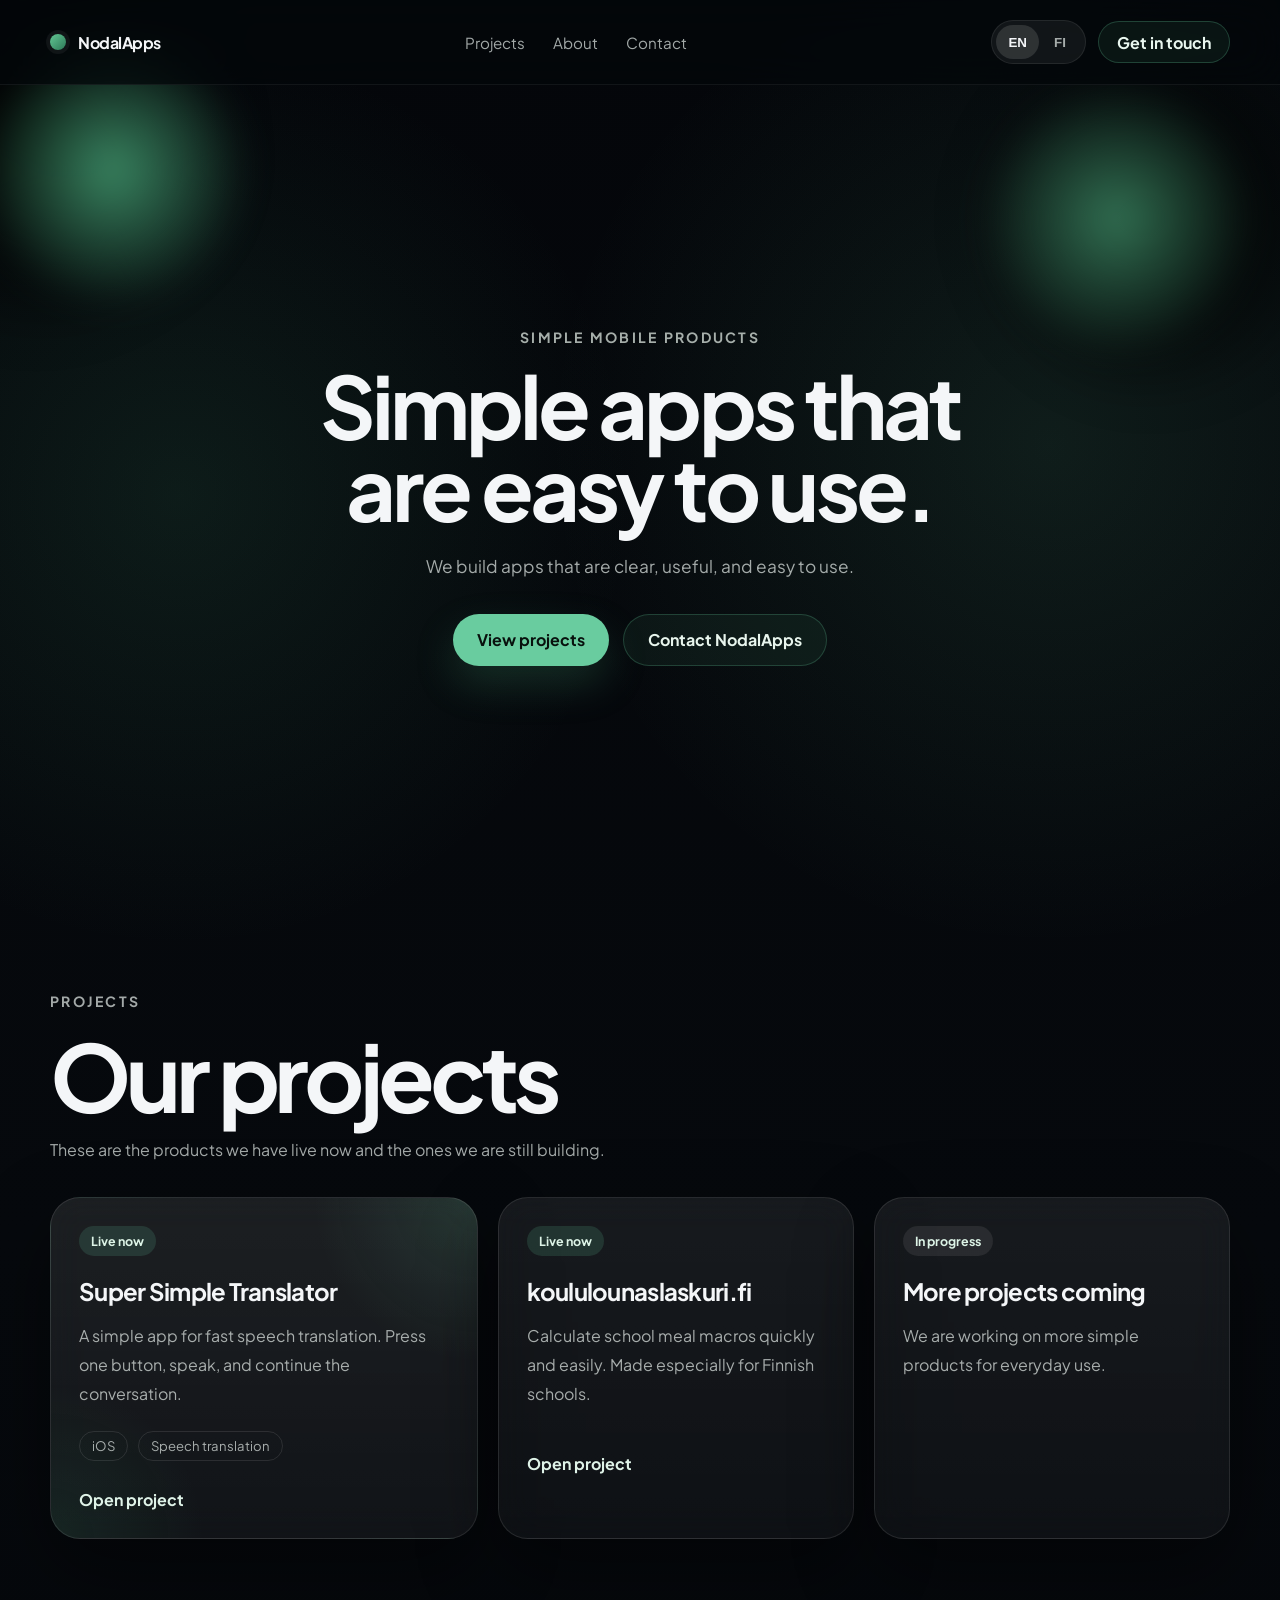
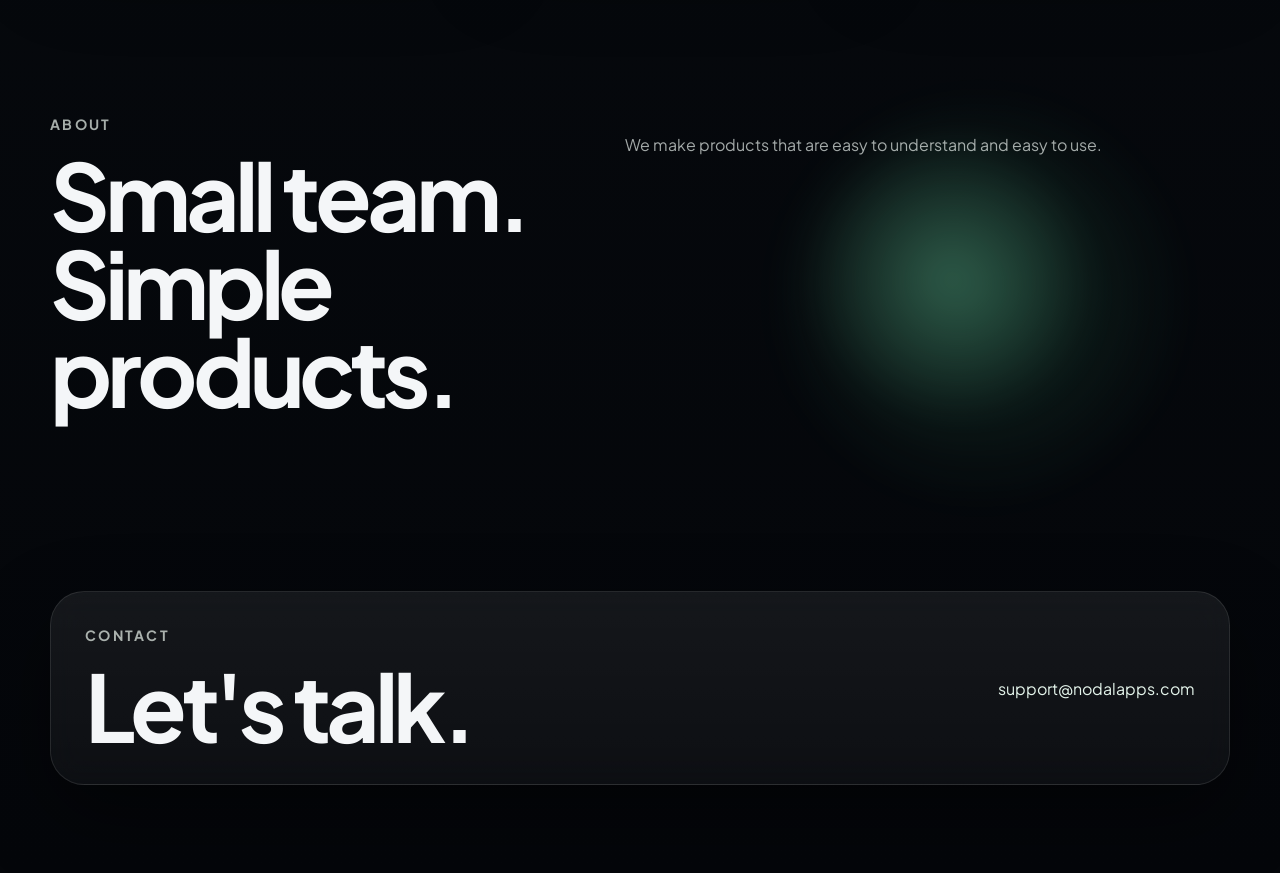
==== index.html @ 3605c638 "Simplify NodalApps copy" ====
<!DOCTYPE html>
<html lang="en">
<head>
  <meta charset="UTF-8">
  <meta name="viewport" content="width=device-width, initial-scale=1.0">
  <meta
    name="description"
    content="NodalApps makes simple mobile apps. See Super Simple Translator and the other products we are building."
    data-i18n-attr="content"
    data-i18n="meta.description"
  >
  <title data-i18n="meta.title">NodalApps</title>
  <link rel="preconnect" href="https://fonts.googleapis.com">
  <link rel="preconnect" href="https://fonts.gstatic.com" crossorigin>
  <link
    href="https://fonts.googleapis.com/css2?family=Plus+Jakarta+Sans:wght@400;500;600;700;800&display=swap"
    rel="stylesheet"
  >
  <link rel="stylesheet" href="styles.css">
</head>
<body class="team-page">
  <div class="site-shell">
    <div class="orb orb-one"></div>
    <div class="orb orb-two"></div>
    <div class="orb orb-three"></div>

    <header class="topbar">
      <div class="container topbar-inner">
        <a class="team-brand" href="#top" aria-label="NodalApps home">
          <span class="team-brand-mark"></span>
          <span>NodalApps</span>
        </a>

        <nav class="team-nav" aria-label="Primary">
          <a href="#projects" data-i18n="nav.projects">Projects</a>
          <a href="#about" data-i18n="nav.about">About</a>
          <a href="#contact" data-i18n="nav.contact">Contact</a>
        </nav>

        <div class="topbar-actions">
          <div class="language-switcher" aria-label="Website language selector">
            <button class="language-button is-active" type="button" data-lang-choice="en">EN</button>
            <button class="language-button" type="button" data-lang-choice="fi">FI</button>
          </div>
          <a class="ghost-button" href="#contact" data-i18n="cta.contactTop">Get in touch</a>
        </div>
      </div>
    </header>

    <main id="top">
      <section class="hero-panel">
        <div class="container hero-content">
          <p class="section-kicker" data-i18n="hero.kicker">Simple mobile products</p>
          <h1 data-i18n="hero.title">Simple apps that are easy to use.</h1>
          <p class="hero-copy" data-i18n="hero.copy">
            We build apps that are clear, useful, and easy to use.
          </p>

          <div class="hero-actions">
            <a class="primary-button" href="#projects" data-i18n="cta.viewProjects">View projects</a>
            <a class="secondary-button" href="#contact" data-i18n="cta.contactHero">Contact NodalApps</a>
          </div>
        </div>
      </section>

      <section class="section section-projects" id="projects">
        <div class="container">
          <div class="section-heading">
            <p class="section-kicker" data-i18n="projects.kicker">Projects</p>
            <h2 data-i18n="projects.title">Our projects</h2>
            <p data-i18n="projects.copy">
              These are the products we have live now and the ones we are still building.
            </p>
          </div>

          <div class="project-grid">
            <article class="project-card project-featured">
              <div class="project-badge" data-i18n="projects.card1Badge">Live now</div>
              <h3>Super Simple Translator</h3>
              <p data-i18n="projects.card1Copy">
                A simple app for fast speech translation. Press one button, speak, and continue the conversation.
              </p>
              <div class="project-meta">
                <span>iOS</span>
                <span>Speech translation</span>
              </div>
              <a class="inline-link" href="/supersimpletranslator/" data-i18n="projects.card1Link">Open project</a>
            </article>

            <article class="project-card">
              <div class="project-badge" data-i18n="projects.card2Badge">Live now</div>
              <h3>koululounaslaskuri.fi</h3>
              <p data-i18n="projects.card2Copy">
                Calculate school meal macros quickly and easily. Made especially for Finnish schools.
              </p>
              <a class="inline-link" href="https://koululounaslaskuri.fi" target="_blank" rel="noreferrer" data-i18n="projects.card2Link">Open project</a>
            </article>

            <article class="project-card">
              <div class="project-badge project-badge-muted" data-i18n="projects.card3Badge">In progress</div>
              <h3 data-i18n="projects.card3Title">More projects coming</h3>
              <p data-i18n="projects.card3Copy">
                We are working on more simple products for everyday use.
              </p>
            </article>
          </div>
        </div>
      </section>

      <section class="section section-about" id="about">
        <div class="container about-grid">
          <div>
            <p class="section-kicker" data-i18n="about.kicker">About</p>
            <h2 data-i18n="about.title">Small team. Simple products.</h2>
          </div>
          <p class="about-copy" data-i18n="about.copy">
            We make products that are easy to understand and easy to use.
          </p>
        </div>
      </section>

      <section class="section section-contact" id="contact">
        <div class="container contact-card">
          <div>
            <p class="section-kicker" data-i18n="contact.kicker">Contact</p>
            <h2 data-i18n="contact.title">Let's talk.</h2>
          </div>
          <div class="contact-links">
            <a href="mailto:support@nodalapps.com">support@nodalapps.com</a>
          </div>
        </div>
      </section>
    </main>
  </div>

  <script src="script.js"></script>
</body>
</html>
---- styles.css ----
:root {
  --bg: #05070a;
  --bg-soft: #0b120f;
  --surface: rgba(255, 255, 255, 0.05);
  --surface-strong: rgba(255, 255, 255, 0.09);
  --text: #f4f6f8;
  --muted: rgba(225, 232, 228, 0.72);
  --line: rgba(255, 255, 255, 0.1);
  --green: #67c79a;
  --green-deep: #2f7f5b;
  --green-soft: #9ae4bd;
  --shadow: 0 30px 80px rgba(0, 0, 0, 0.45);
  --container: 1180px;
}

*,
*::before,
*::after {
  box-sizing: border-box;
}

html {
  scroll-behavior: smooth;
}

body {
  margin: 0;
  font-family: "Plus Jakarta Sans", "Segoe UI", sans-serif;
  color: var(--text);
  background:
    radial-gradient(circle at 14% 20%, rgba(74, 175, 127, 0.12), transparent 20%),
    radial-gradient(circle at 82% 18%, rgba(109, 222, 165, 0.1), transparent 22%),
    linear-gradient(180deg, #04060a 0%, #06090d 50%, #04060a 100%);
}

a {
  color: inherit;
  text-decoration: none;
}

.site-shell {
  position: relative;
  overflow: hidden;
  min-height: 100vh;
}

.container {
  width: min(calc(100% - 32px), var(--container));
  margin: 0 auto;
}

.topbar {
  position: sticky;
  top: 0;
  z-index: 20;
  backdrop-filter: blur(20px);
  background: rgba(4, 7, 10, 0.72);
  border-bottom: 1px solid rgba(255, 255, 255, 0.06);
}

.topbar-inner {
  display: flex;
  align-items: center;
  justify-content: space-between;
  gap: 24px;
  min-height: 84px;
}

.team-brand {
  display: inline-flex;
  align-items: center;
  gap: 12px;
  font-weight: 700;
  letter-spacing: -0.03em;
}

.team-brand-mark {
  width: 16px;
  height: 16px;
  border-radius: 50%;
  background: linear-gradient(135deg, rgba(104, 209, 156, 0.95), rgba(47, 127, 91, 0.95));
  box-shadow: 0 0 0 4px rgba(255, 255, 255, 0.05);
}

.team-nav {
  display: flex;
  align-items: center;
  gap: 28px;
  color: var(--muted);
  font-size: 0.95rem;
}

.topbar-actions {
  display: flex;
  align-items: center;
  gap: 12px;
}

.language-switcher {
  display: inline-flex;
  align-items: center;
  padding: 4px;
  border-radius: 999px;
  background: rgba(255, 255, 255, 0.06);
  border: 1px solid rgba(255, 255, 255, 0.08);
}

.language-button {
  border: 0;
  background: transparent;
  color: var(--muted);
  min-width: 42px;
  height: 34px;
  padding: 0 12px;
  border-radius: 999px;
  font-weight: 700;
  cursor: pointer;
  transition: background 180ms ease, color 180ms ease;
}

.language-button.is-active {
  background: rgba(255, 255, 255, 0.12);
  color: var(--text);
}

.team-nav a {
  transition: color 180ms ease;
}

.team-nav a:hover {
  color: var(--text);
}

.ghost-button,
.primary-button,
.secondary-button,
.inline-link {
  display: inline-flex;
  align-items: center;
  justify-content: center;
  border-radius: 999px;
  font-weight: 700;
  transition: transform 180ms ease, background 180ms ease, border-color 180ms ease;
}

.ghost-button {
  min-height: 42px;
  padding: 0 18px;
  border: 1px solid rgba(103, 199, 154, 0.26);
  background: rgba(62, 124, 93, 0.12);
  color: #e9f7ef;
}

.primary-button,
.secondary-button {
  min-height: 52px;
  padding: 0 24px;
}

.primary-button {
  background: #69cc9f;
  color: #08110d;
  box-shadow: 0 18px 40px rgba(68, 155, 112, 0.24);
}

.secondary-button {
  border: 1px solid rgba(103, 199, 154, 0.24);
  background: rgba(62, 124, 93, 0.12);
  color: #e8f5ed;
}

.ghost-button:hover,
.primary-button:hover,
.secondary-button:hover,
.inline-link:hover {
  transform: translateY(-2px);
}

.hero-panel {
  position: relative;
  min-height: calc(100vh - 84px);
  display: flex;
  align-items: center;
  padding: 80px 0 72px;
}

.hero-content {
  position: relative;
  z-index: 2;
  text-align: center;
  max-width: 760px;
}

.section-kicker {
  margin: 0 0 18px;
  color: rgba(229, 238, 232, 0.72);
  font-size: 0.88rem;
  font-weight: 700;
  text-transform: uppercase;
  letter-spacing: 0.16em;
}

.hero-content h1,
.section-heading h2,
.about-grid h2,
.contact-card h2 {
  margin: 0;
  font-size: clamp(3.2rem, 8vw, 5.8rem);
  line-height: 0.95;
  letter-spacing: -0.055em;
}

.hero-content h1 {
  font-size: clamp(3rem, 7.2vw, 5.4rem);
  letter-spacing: -0.045em;
  text-wrap: balance;
}

html[lang="fi"] .hero-content h1 {
  font-size: clamp(2.8rem, 6.7vw, 5rem);
  letter-spacing: -0.03em;
  line-height: 1;
}

.hero-copy,
.section-heading p,
.about-copy,
.project-card p {
  color: var(--muted);
  line-height: 1.8;
}

.hero-copy {
  max-width: 620px;
  margin: 22px auto 0;
  font-size: 1.08rem;
}

.hero-actions {
  display: flex;
  justify-content: center;
  gap: 14px;
  flex-wrap: wrap;
  margin-top: 32px;
}

.section {
  position: relative;
  padding: 88px 0;
}

.section-heading {
  max-width: 720px;
  margin-bottom: 32px;
}

.project-grid {
  display: grid;
  grid-template-columns: 1.2fr 1fr 1fr;
  gap: 20px;
}

.project-card,
.contact-card {
  position: relative;
  background: linear-gradient(180deg, rgba(255, 255, 255, 0.07), rgba(255, 255, 255, 0.04));
  border: 1px solid rgba(255, 255, 255, 0.1);
  box-shadow: var(--shadow);
  backdrop-filter: blur(18px);
}

.project-card {
  min-height: 320px;
  padding: 28px;
  border-radius: 30px;
}

.project-featured {
  background:
    radial-gradient(circle at top right, rgba(111, 213, 164, 0.14), transparent 30%),
    radial-gradient(circle at bottom left, rgba(47, 127, 91, 0.16), transparent 28%),
    linear-gradient(180deg, rgba(255, 255, 255, 0.09), rgba(255, 255, 255, 0.05));
}

.project-badge {
  display: inline-flex;
  align-items: center;
  min-height: 30px;
  padding: 0 12px;
  border-radius: 999px;
  background: rgba(103, 199, 154, 0.16);
  color: #ddf4e7;
  font-size: 0.78rem;
  font-weight: 700;
}

.project-badge-muted {
  background: rgba(255, 255, 255, 0.08);
}

.project-card h3 {
  margin: 20px 0 0;
  font-size: 1.5rem;
  letter-spacing: -0.03em;
}

.project-meta {
  display: flex;
  flex-wrap: wrap;
  gap: 10px;
  margin-top: 22px;
}

.project-meta span {
  display: inline-flex;
  align-items: center;
  min-height: 30px;
  padding: 0 12px;
  border-radius: 999px;
  border: 1px solid rgba(255, 255, 255, 0.1);
  color: var(--muted);
  font-size: 0.82rem;
}

.inline-link {
  margin-top: 28px;
  color: #dff3e8;
  justify-content: flex-start;
}

.about-grid {
  display: grid;
  grid-template-columns: 0.95fr 1.05fr;
  gap: 28px;
  align-items: start;
}

.contact-card {
  border-radius: 34px;
  padding: 34px;
  display: flex;
  align-items: center;
  justify-content: space-between;
  gap: 24px;
}

.contact-links {
  display: grid;
  gap: 14px;
  justify-items: end;
  text-align: right;
}

.contact-links a {
  color: #e4f4eb;
}

.orb {
  position: absolute;
  border-radius: 50%;
  filter: blur(16px);
  pointer-events: none;
}

.orb-one {
  width: 420px;
  height: 420px;
  left: -140px;
  top: -40px;
  background:
    radial-gradient(circle at 60% 50%, rgba(84, 196, 142, 0.68), transparent 42%),
    radial-gradient(circle at 42% 42%, rgba(0, 0, 0, 0.94), transparent 62%);
}

.orb-two {
  width: 420px;
  height: 420px;
  right: -80px;
  top: 0;
  background:
    radial-gradient(circle at 42% 52%, rgba(78, 176, 129, 0.64), transparent 42%),
    radial-gradient(circle at 50% 52%, rgba(0, 0, 0, 0.94), transparent 64%);
}

.orb-three {
  width: 520px;
  height: 520px;
  right: 4%;
  bottom: 14%;
  background:
    radial-gradient(circle at 46% 52%, rgba(118, 222, 173, 0.34), transparent 38%),
    radial-gradient(circle at 52% 56%, rgba(45, 122, 88, 0.3), transparent 54%);
  opacity: 0.9;
}

@media (max-width: 980px) {
  .project-grid,
  .about-grid,
  .contact-card {
    grid-template-columns: 1fr;
  }

  .contact-card {
    align-items: flex-start;
  }

  .contact-links {
    justify-items: start;
    text-align: left;
  }
}

@media (max-width: 760px) {
  .topbar-inner {
    flex-wrap: wrap;
    padding: 12px 0;
  }

  .team-nav {
    order: 3;
    width: 100%;
    overflow-x: auto;
    gap: 18px;
    padding-bottom: 4px;
    scrollbar-width: none;
  }

  .team-nav::-webkit-scrollbar {
    display: none;
  }

  .ghost-button {
    width: 100%;
  }

  .topbar-actions {
    width: 100%;
    flex-wrap: wrap;
  }

  .hero-panel {
    min-height: auto;
    padding: 72px 0 54px;
  }

  .hero-content {
    text-align: left;
  }

  .hero-content h1 {
    font-size: clamp(2.7rem, 12vw, 4.2rem);
    letter-spacing: -0.03em;
  }

  html[lang="fi"] .hero-content h1 {
    font-size: clamp(2.4rem, 11vw, 3.8rem);
    letter-spacing: -0.02em;
  }

  .hero-copy {
    margin-left: 0;
  }

  .hero-actions {
    justify-content: flex-start;
  }

  .primary-button,
  .secondary-button {
    width: 100%;
  }

  .section {
    padding: 64px 0;
  }

  .project-card,
  .contact-card {
    padding: 24px;
  }
}
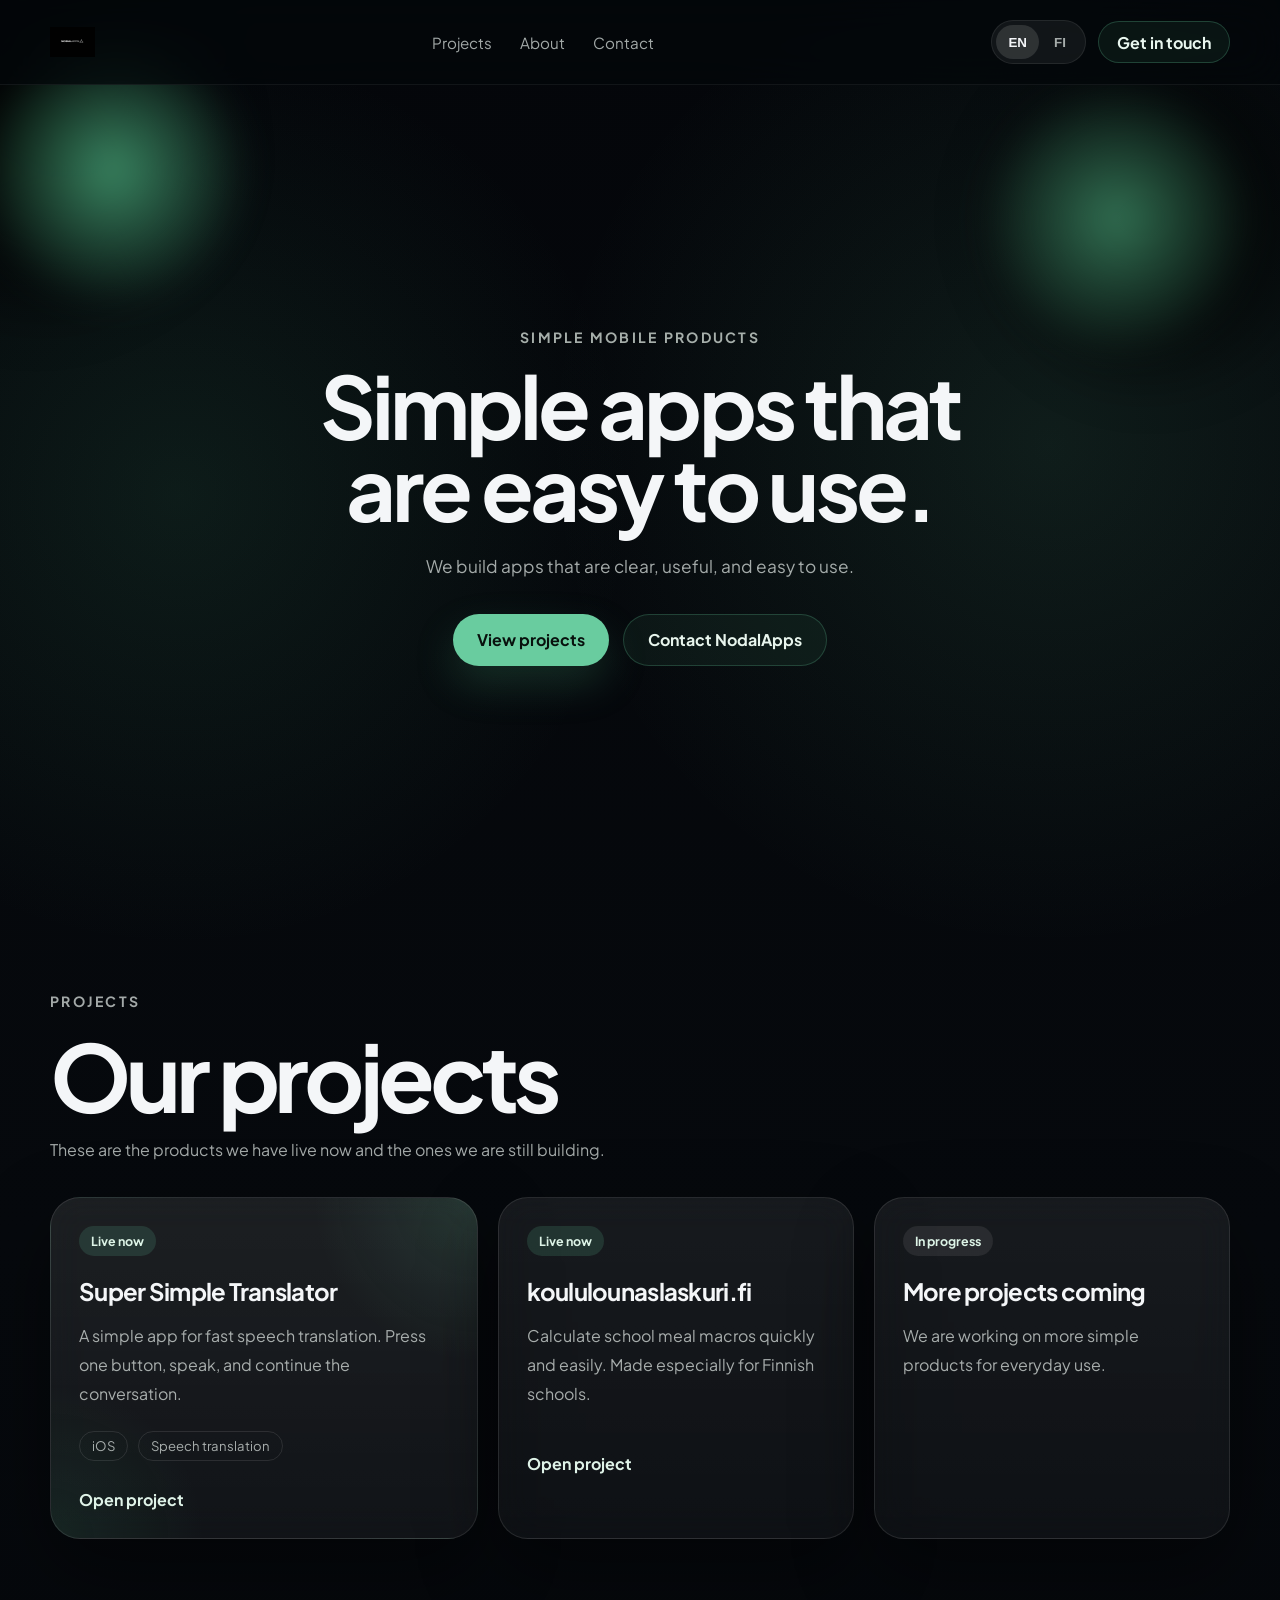
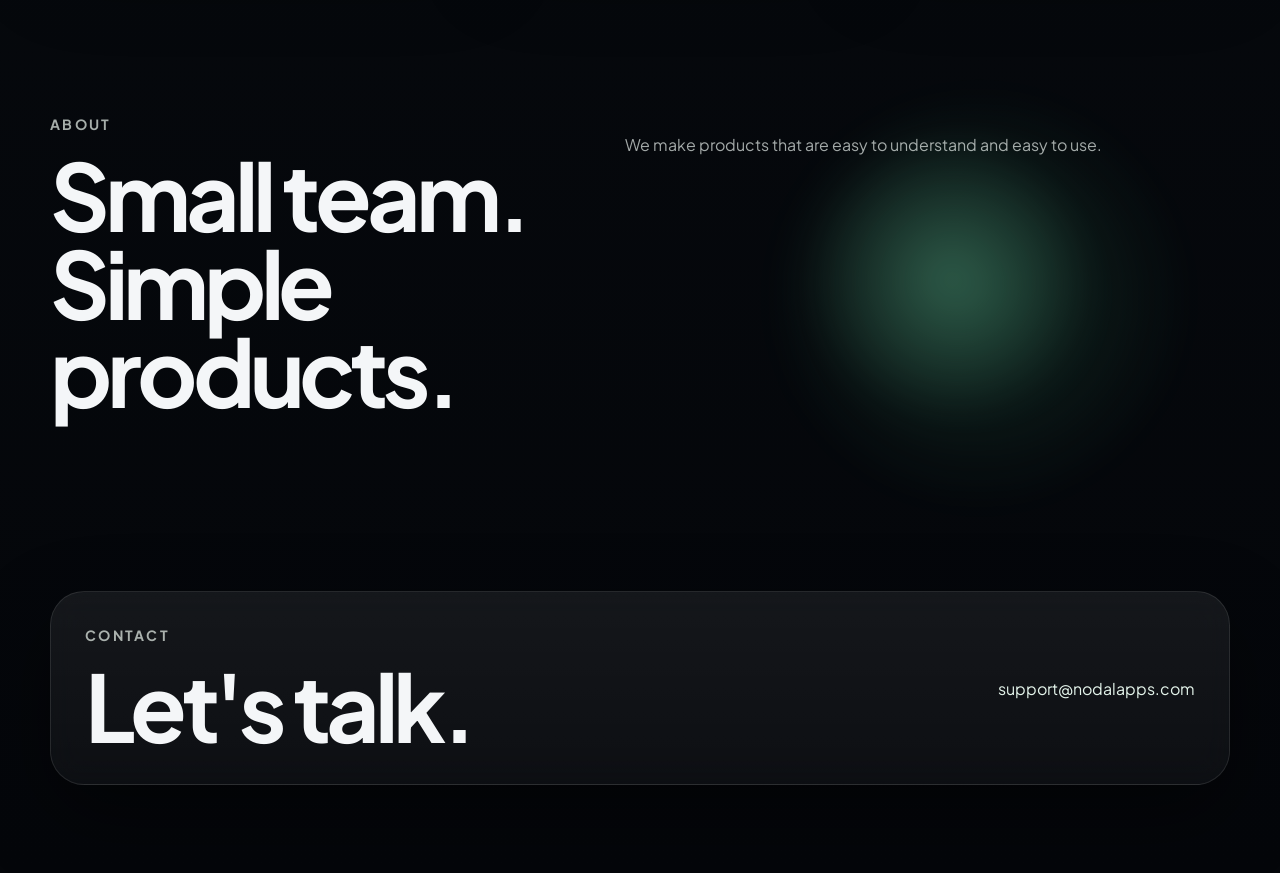
==== commit 9a49eb42: "Add NodalApps logo" ====
--- a/index.html
+++ b/index.html
@@ -26,9 +26,8 @@
 
     <header class="topbar">
       <div class="container topbar-inner">
-        <a class="team-brand" href="#top" aria-label="NodalApps home">
-          <span class="team-brand-mark"></span>
-          <span>NodalApps</span>
+        <a class="team-brand team-brand-image" href="#top" aria-label="NodalApps home">
+          <img src="assets/nodalapps-logo.png" alt="NodalApps logo">
         </a>
 
         <nav class="team-nav" aria-label="Primary">
--- a/styles.css
+++ b/styles.css
@@ -74,6 +74,12 @@
   letter-spacing: -0.03em;
 }
 
+.team-brand-image img {
+  display: block;
+  width: auto;
+  height: 30px;
+}
+
 .team-brand-mark {
   width: 16px;
   height: 16px;
@@ -416,6 +422,10 @@
     padding: 12px 0;
   }
 
+  .team-brand-image img {
+    height: 26px;
+  }
+
   .team-nav {
     order: 3;
     width: 100%;
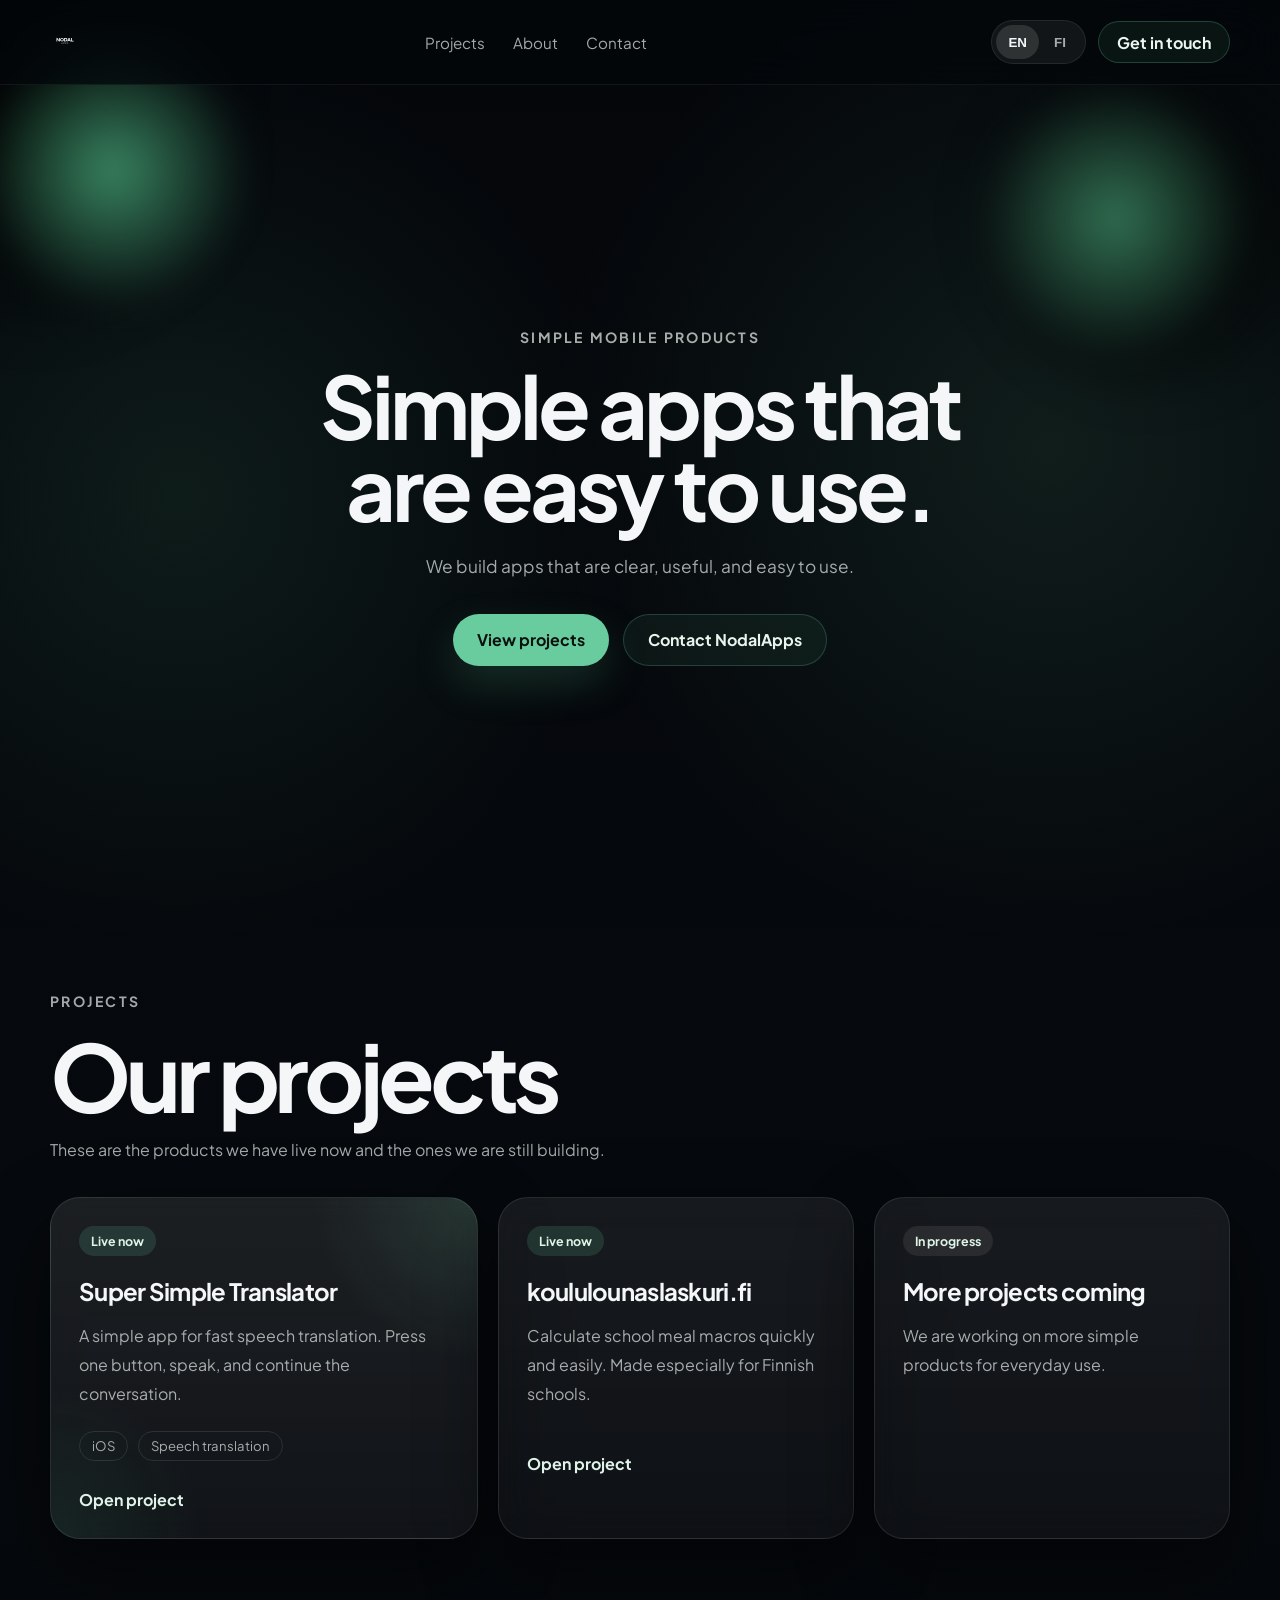
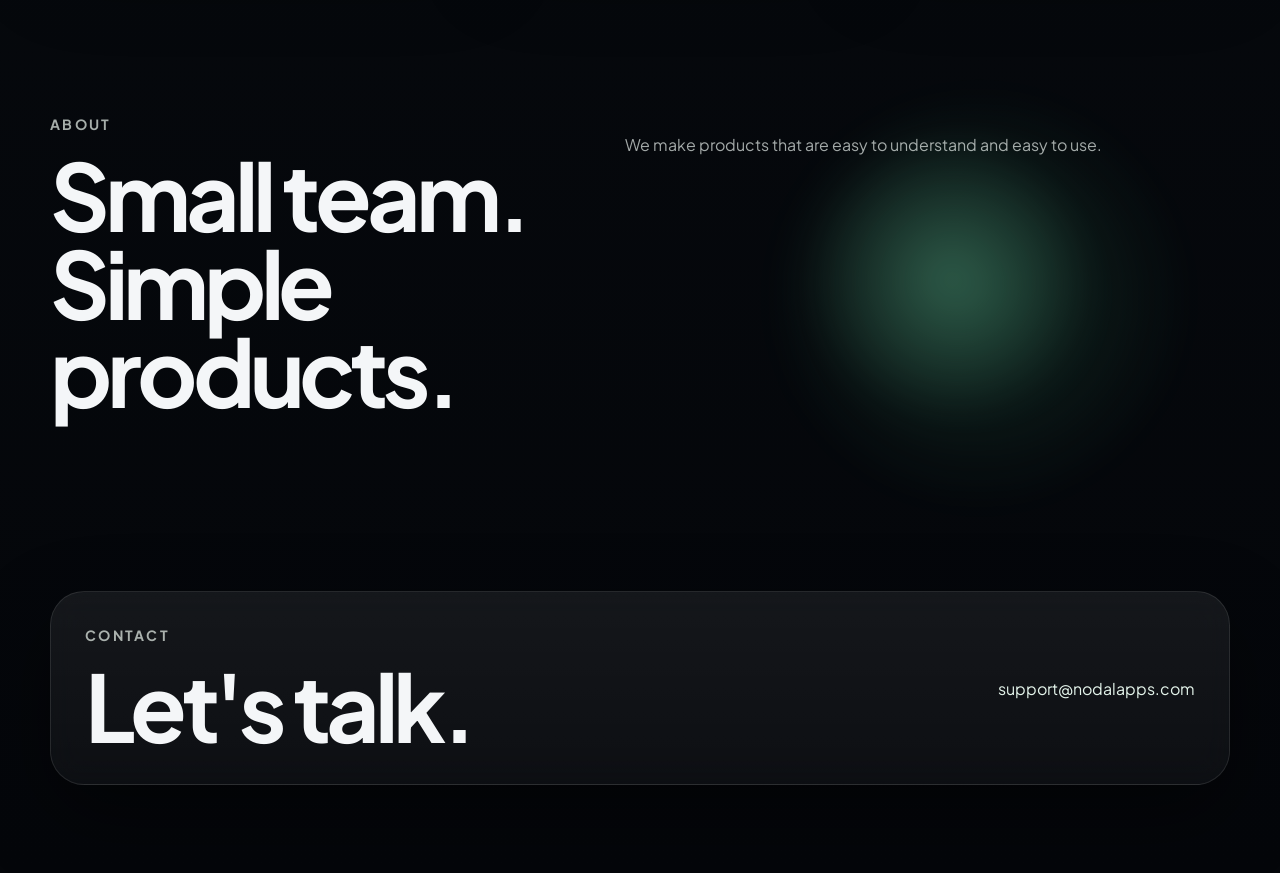
==== commit 5b59a2e4: "Use correct NodalApps logo" ====
--- a/index.html
+++ b/index.html
@@ -27,7 +27,7 @@
     <header class="topbar">
       <div class="container topbar-inner">
         <a class="team-brand team-brand-image" href="#top" aria-label="NodalApps home">
-          <img src="assets/nodalapps-logo.png" alt="NodalApps logo">
+          <img src="assets/nodalapps-logo.svg" alt="NodalApps logo">
         </a>
 
         <nav class="team-nav" aria-label="Primary">
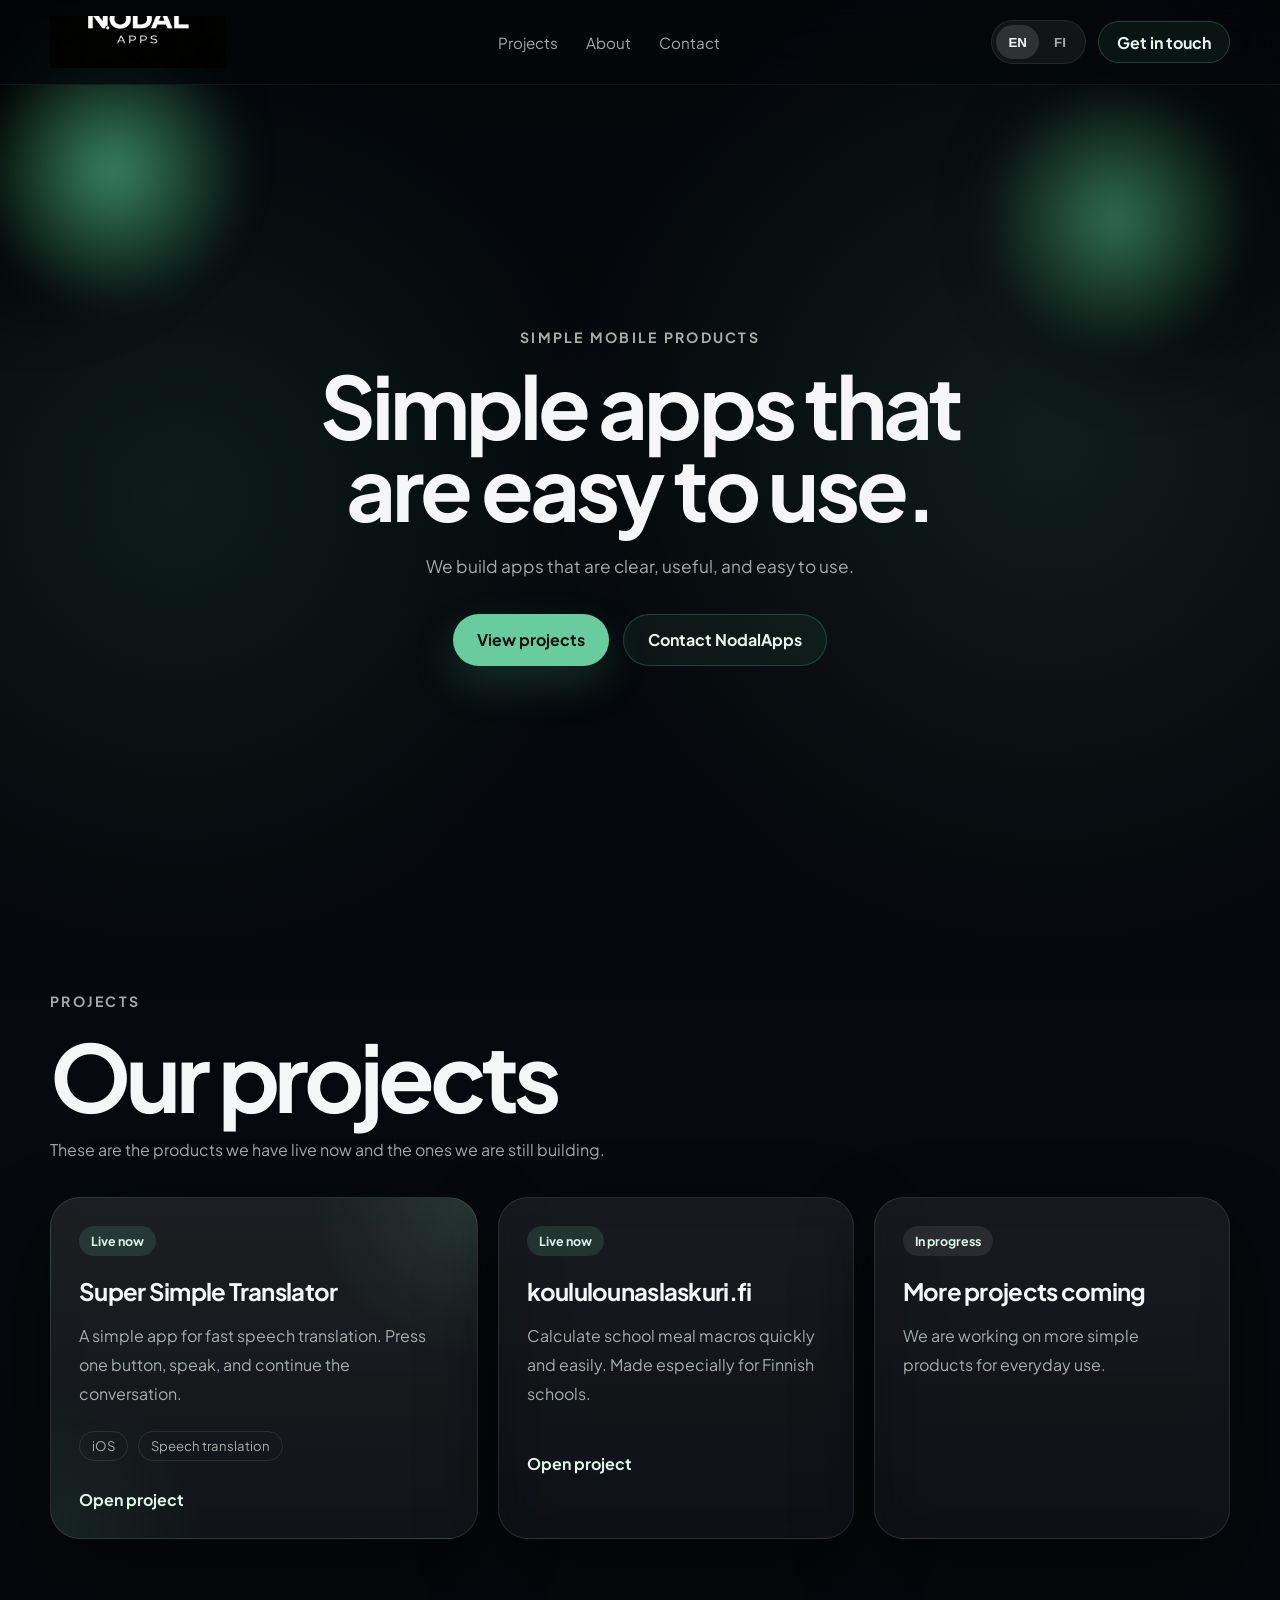
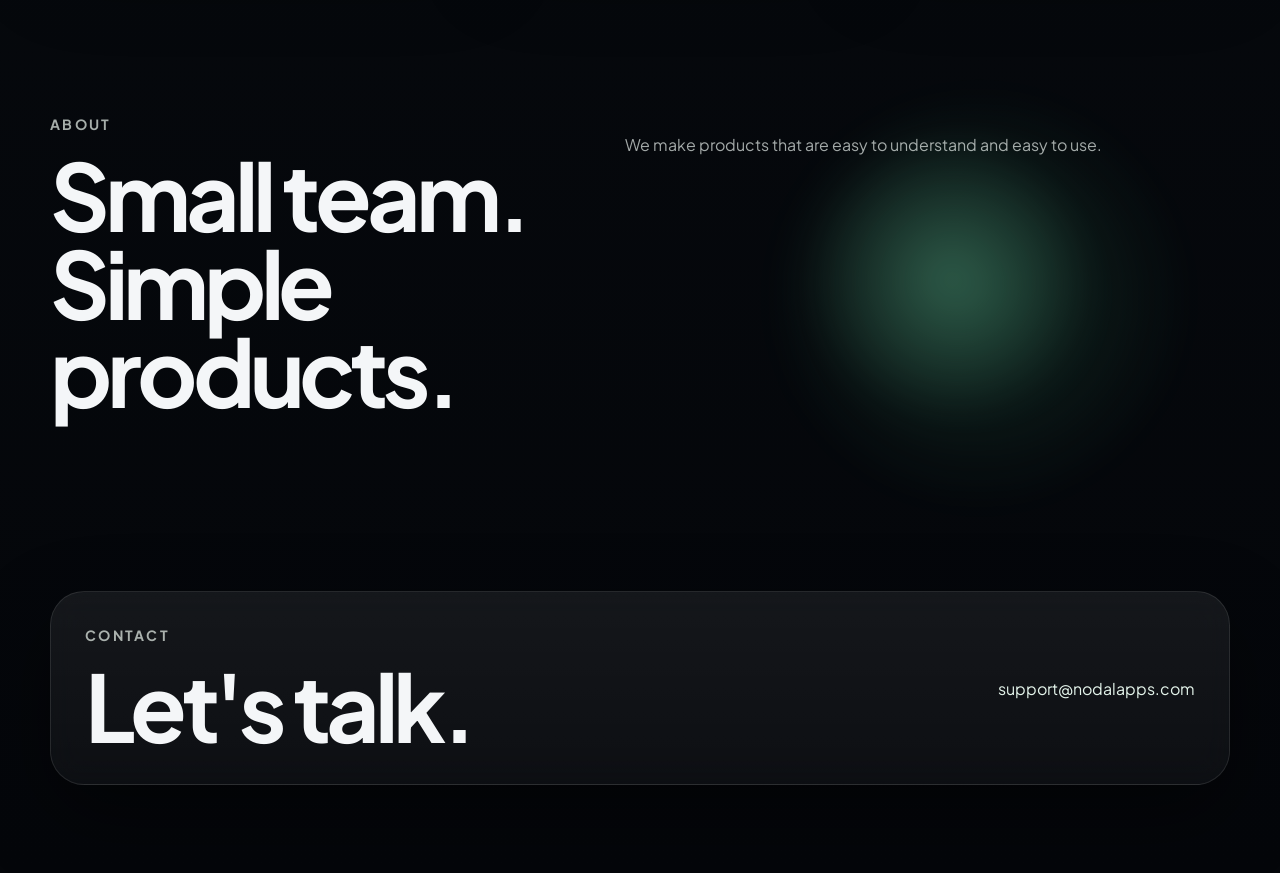
==== commit 916c20ab: "Fix logo and lower hero phone" ====
--- a/index.html
+++ b/index.html
@@ -27,7 +27,7 @@
     <header class="topbar">
       <div class="container topbar-inner">
         <a class="team-brand team-brand-image" href="#top" aria-label="NodalApps home">
-          <img src="assets/nodalapps-logo.svg" alt="NodalApps logo">
+          <img src="assets/nodalapps-logo-full.png" alt="NodalApps logo">
         </a>
 
         <nav class="team-nav" aria-label="Primary">
--- a/styles.css
+++ b/styles.css
@@ -76,8 +76,10 @@
 
 .team-brand-image img {
   display: block;
-  width: auto;
-  height: 30px;
+  width: 176px;
+  height: 52px;
+  object-fit: cover;
+  object-position: center 58%;
 }
 
 .team-brand-mark {
@@ -423,7 +425,8 @@
   }
 
   .team-brand-image img {
-    height: 26px;
+    width: 142px;
+    height: 42px;
   }
 
   .team-nav {
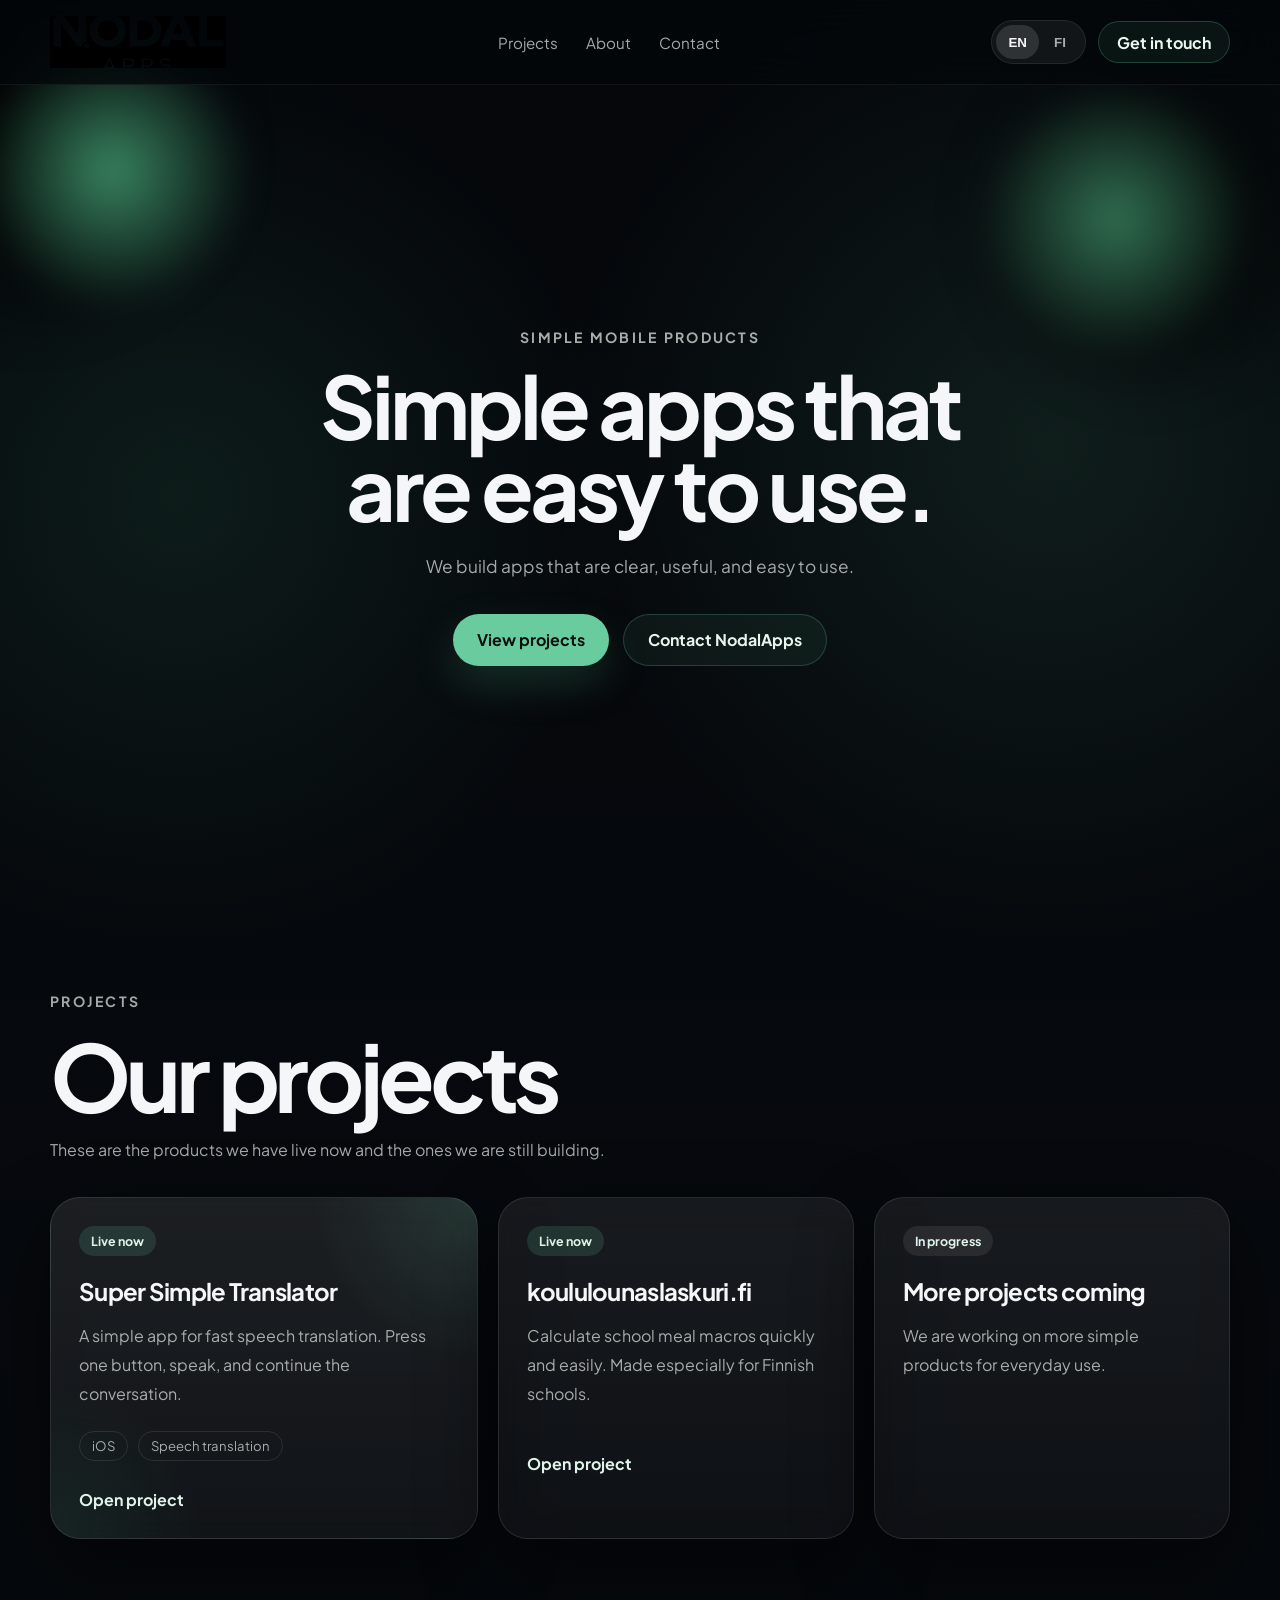
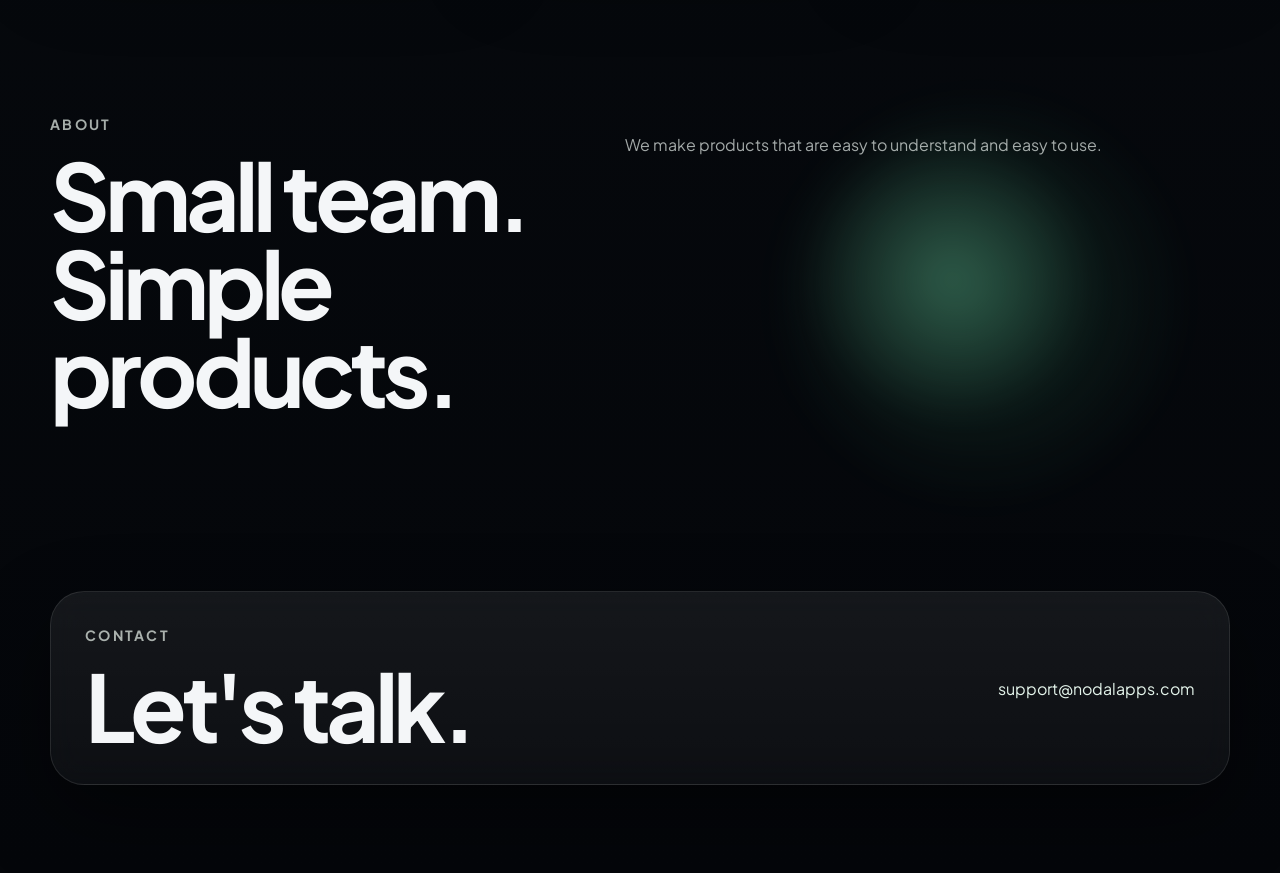
==== commit 341f59fe: "Simplify hero and update logo" ====
--- a/index.html
+++ b/index.html
@@ -27,7 +27,7 @@
     <header class="topbar">
       <div class="container topbar-inner">
         <a class="team-brand team-brand-image" href="#top" aria-label="NodalApps home">
-          <img src="assets/nodalapps-logo-full.png" alt="NodalApps logo">
+          <img src="assets/nodalapps-logo-cropped.svg" alt="NodalApps logo">
         </a>
 
         <nav class="team-nav" aria-label="Primary">
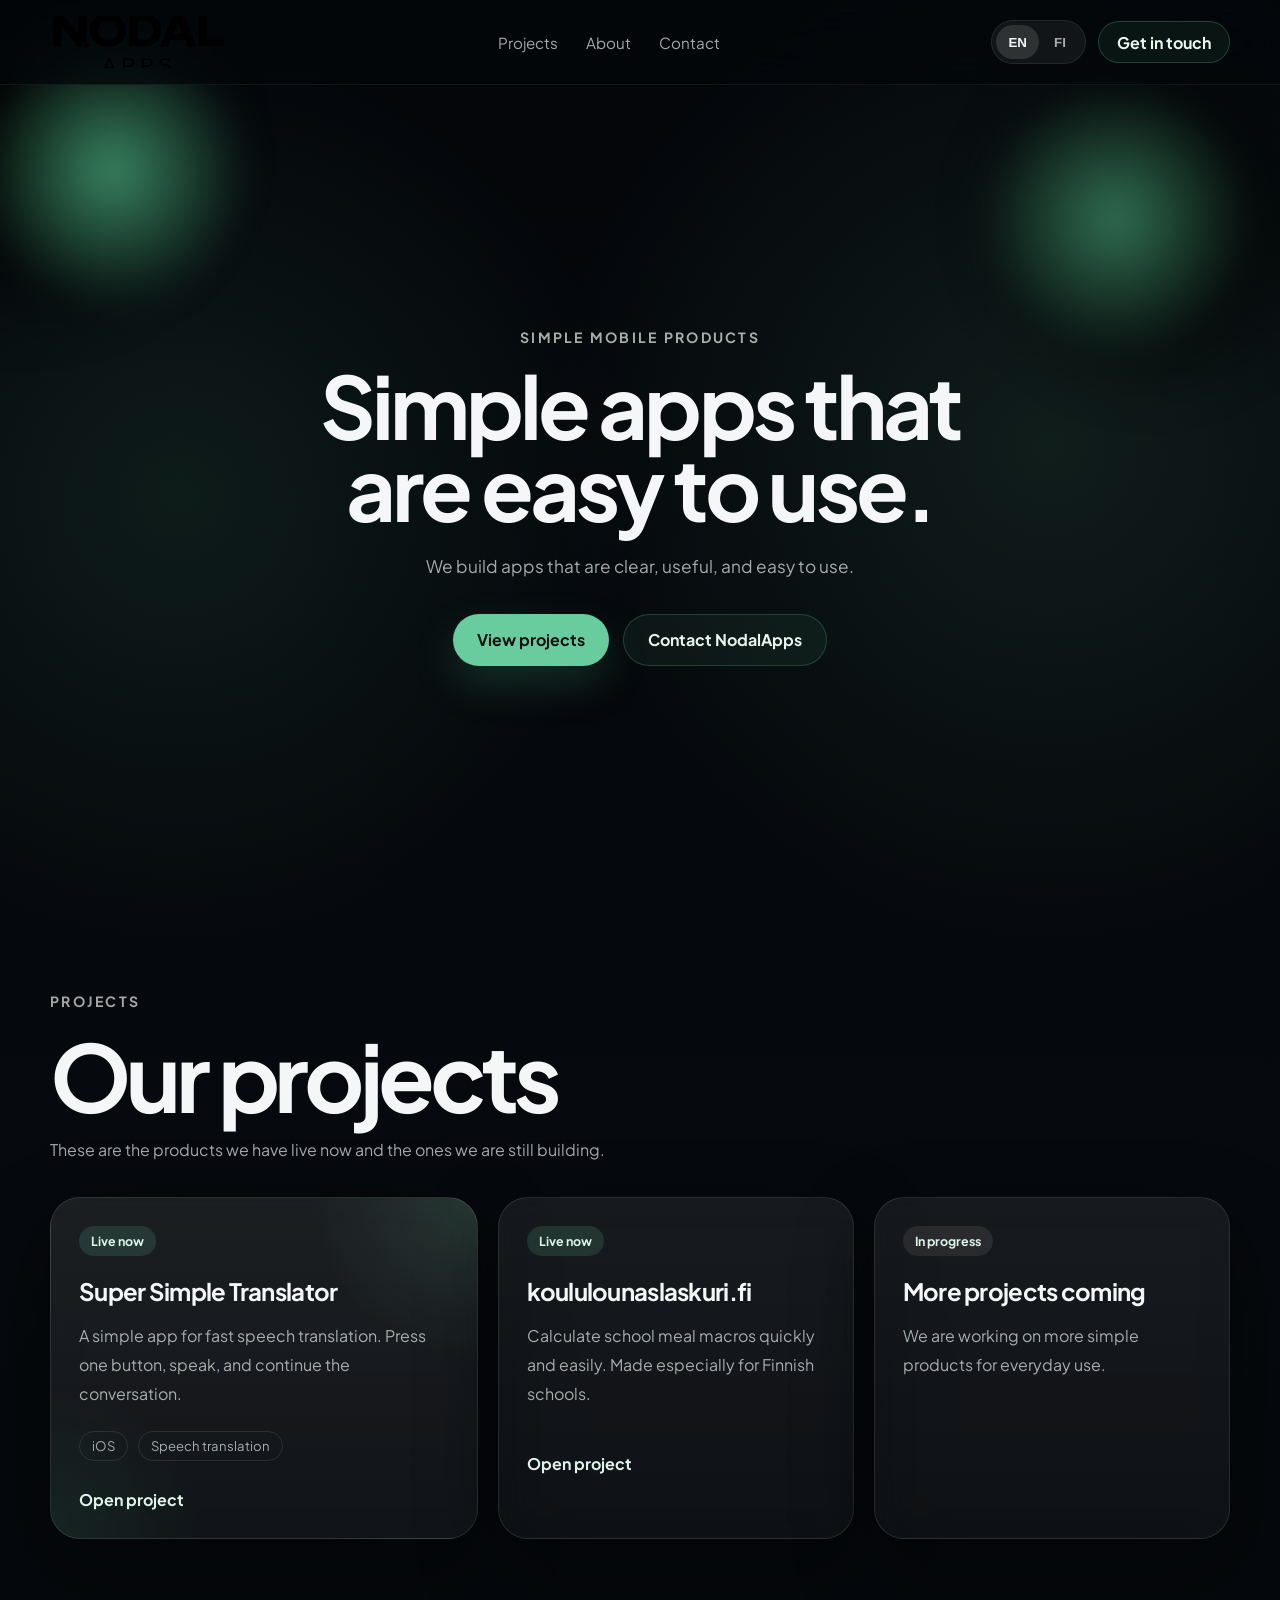
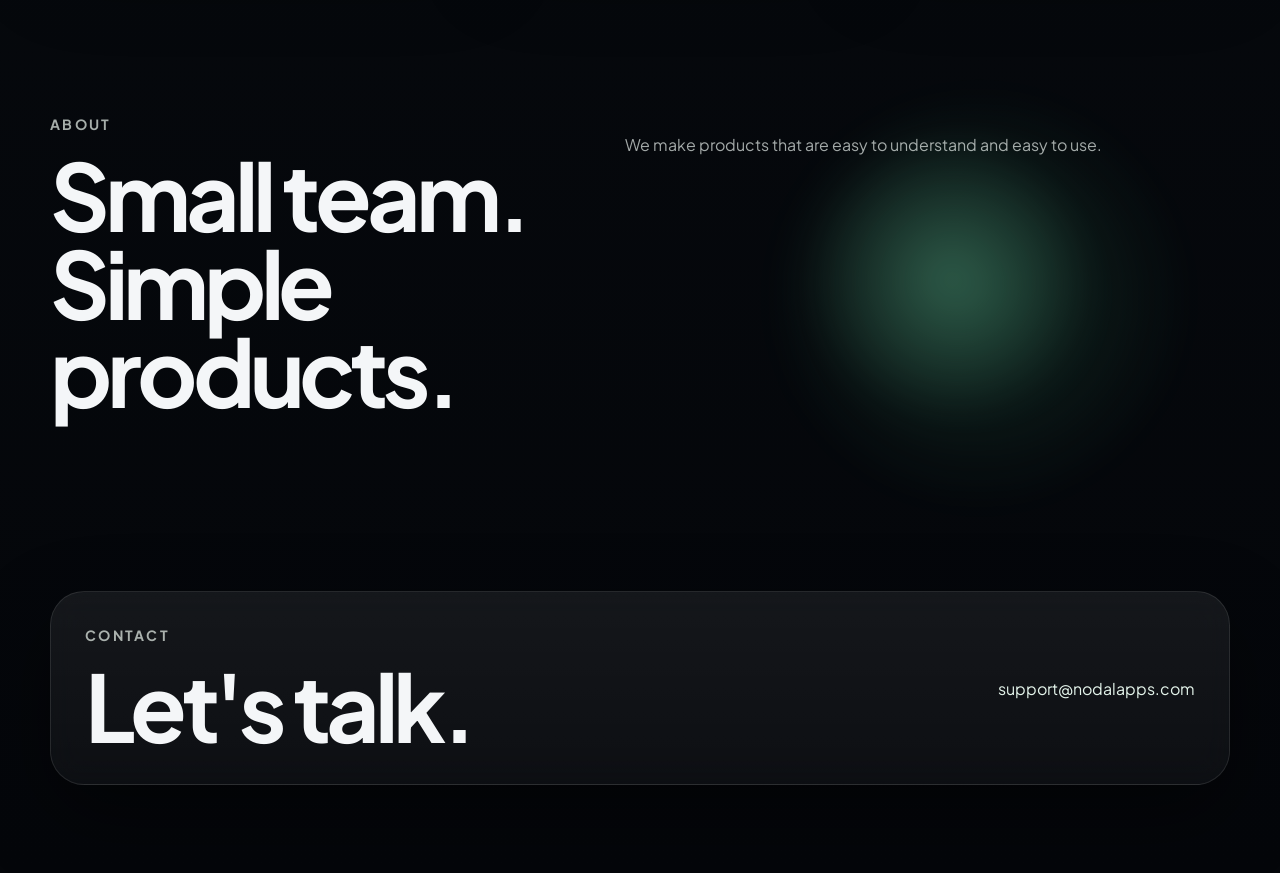
==== commit 98051c68: "Update NodalApps logo asset" ====
--- a/index.html
+++ b/index.html
@@ -27,7 +27,7 @@
     <header class="topbar">
       <div class="container topbar-inner">
         <a class="team-brand team-brand-image" href="#top" aria-label="NodalApps home">
-          <img src="assets/nodalapps-logo-cropped.svg" alt="NodalApps logo">
+          <img src="assets/nodalapps-logo-real.svg" alt="NodalApps logo">
         </a>
 
         <nav class="team-nav" aria-label="Primary">
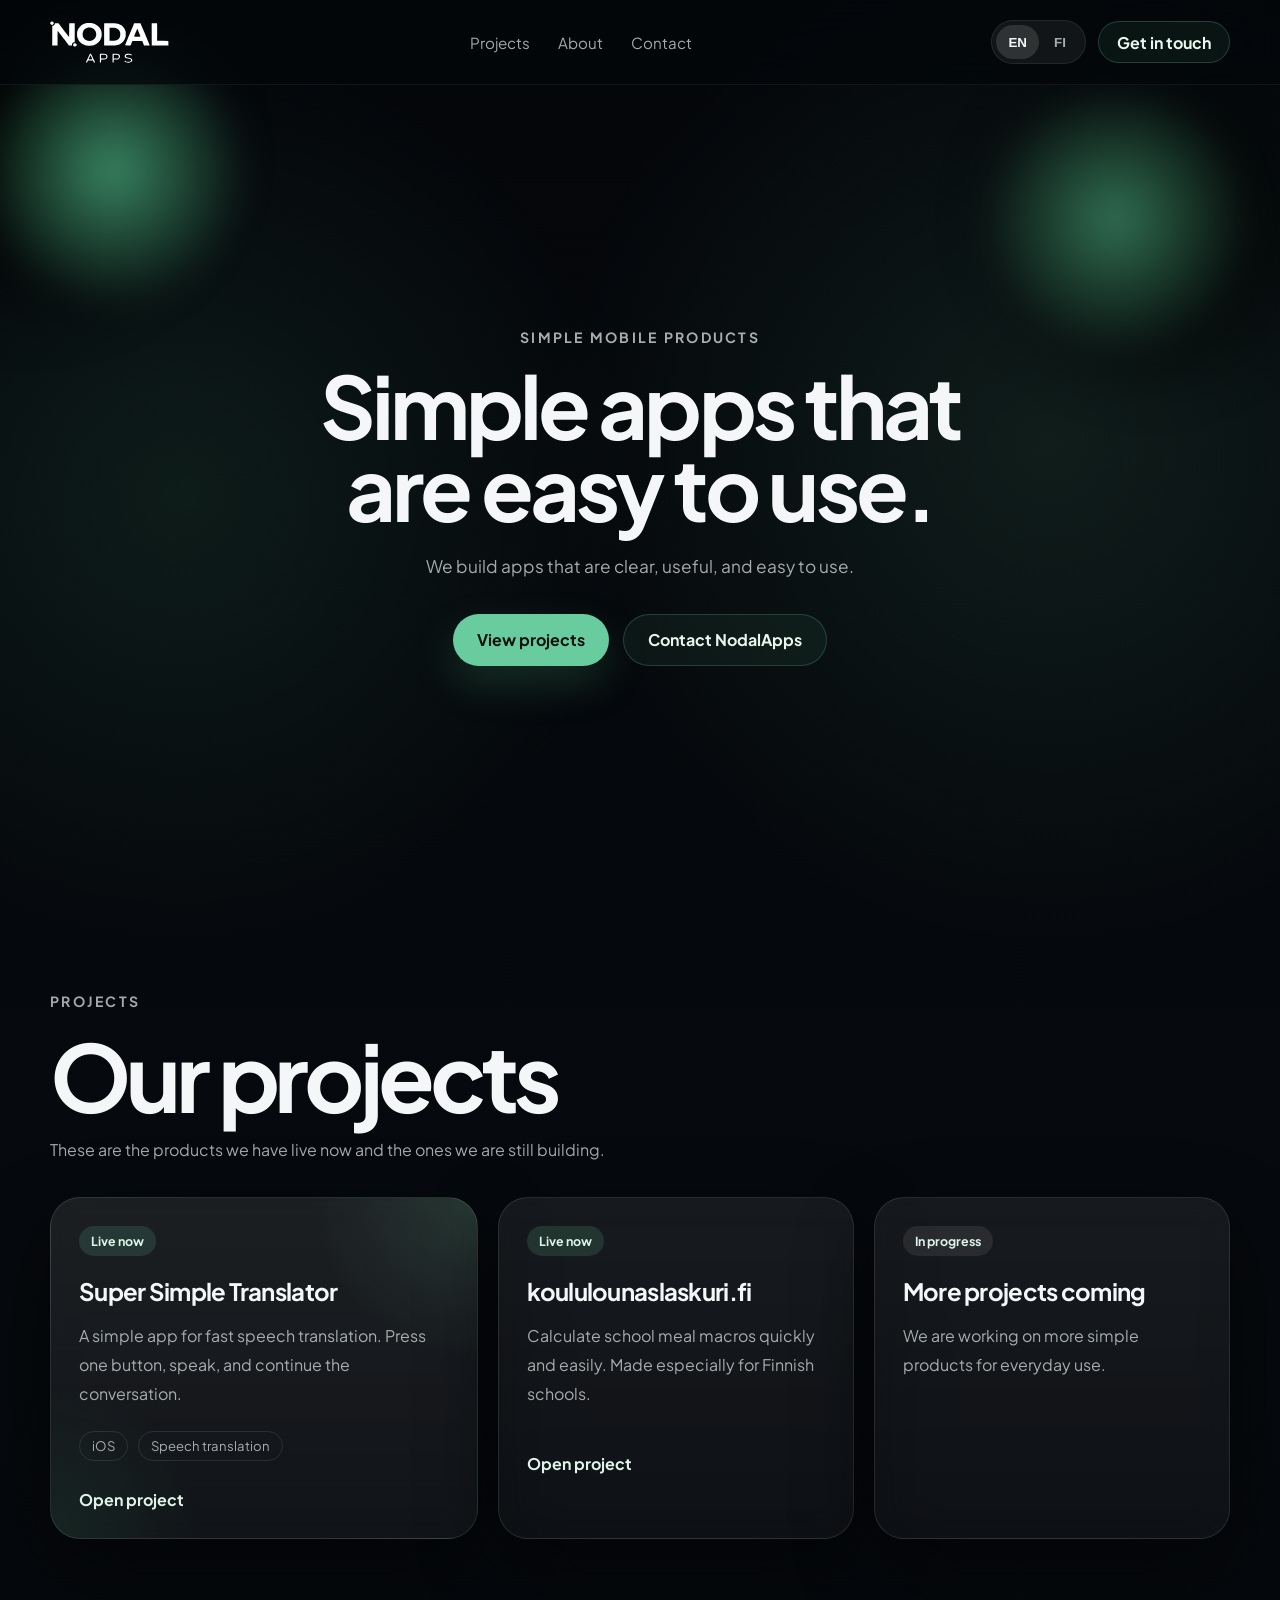
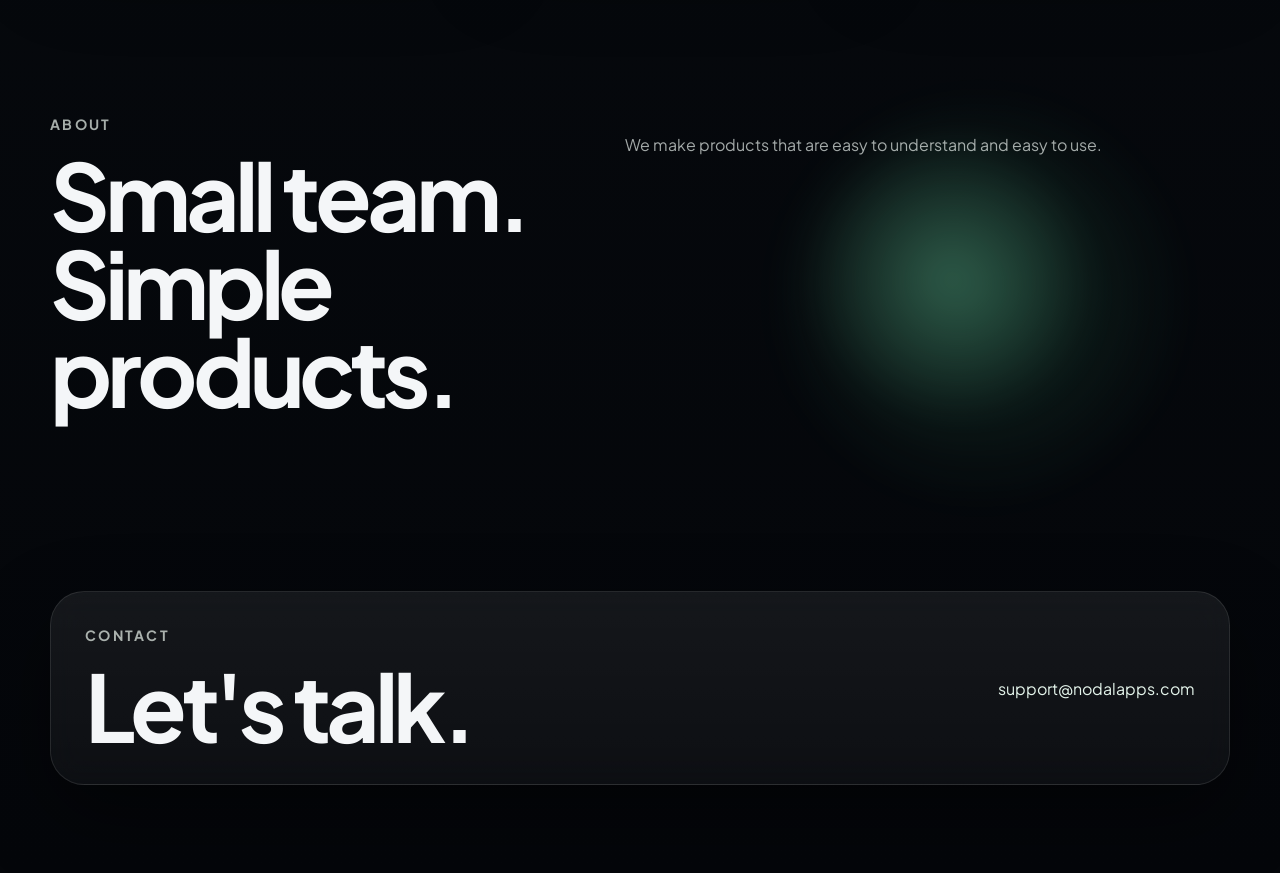
==== commit f48b03ad: "Fix hero spacing and add favicons" ====
--- a/index.html
+++ b/index.html
@@ -10,6 +10,8 @@
     data-i18n="meta.description"
   >
   <title data-i18n="meta.title">NodalApps</title>
+  <link rel="icon" type="image/svg+xml" href="assets/nodalapps-logo-real.svg">
+  <link rel="apple-touch-icon" href="assets/nodalapps-logo-full.png">
   <link rel="preconnect" href="https://fonts.googleapis.com">
   <link rel="preconnect" href="https://fonts.gstatic.com" crossorigin>
   <link
--- a/styles.css
+++ b/styles.css
@@ -76,10 +76,9 @@
 
 .team-brand-image img {
   display: block;
-  width: 176px;
-  height: 52px;
-  object-fit: cover;
-  object-position: center 58%;
+  width: auto;
+  height: 42px;
+  object-fit: contain;
 }
 
 .team-brand-mark {
@@ -425,8 +424,7 @@
   }
 
   .team-brand-image img {
-    width: 142px;
-    height: 42px;
+    height: 34px;
   }
 
   .team-nav {
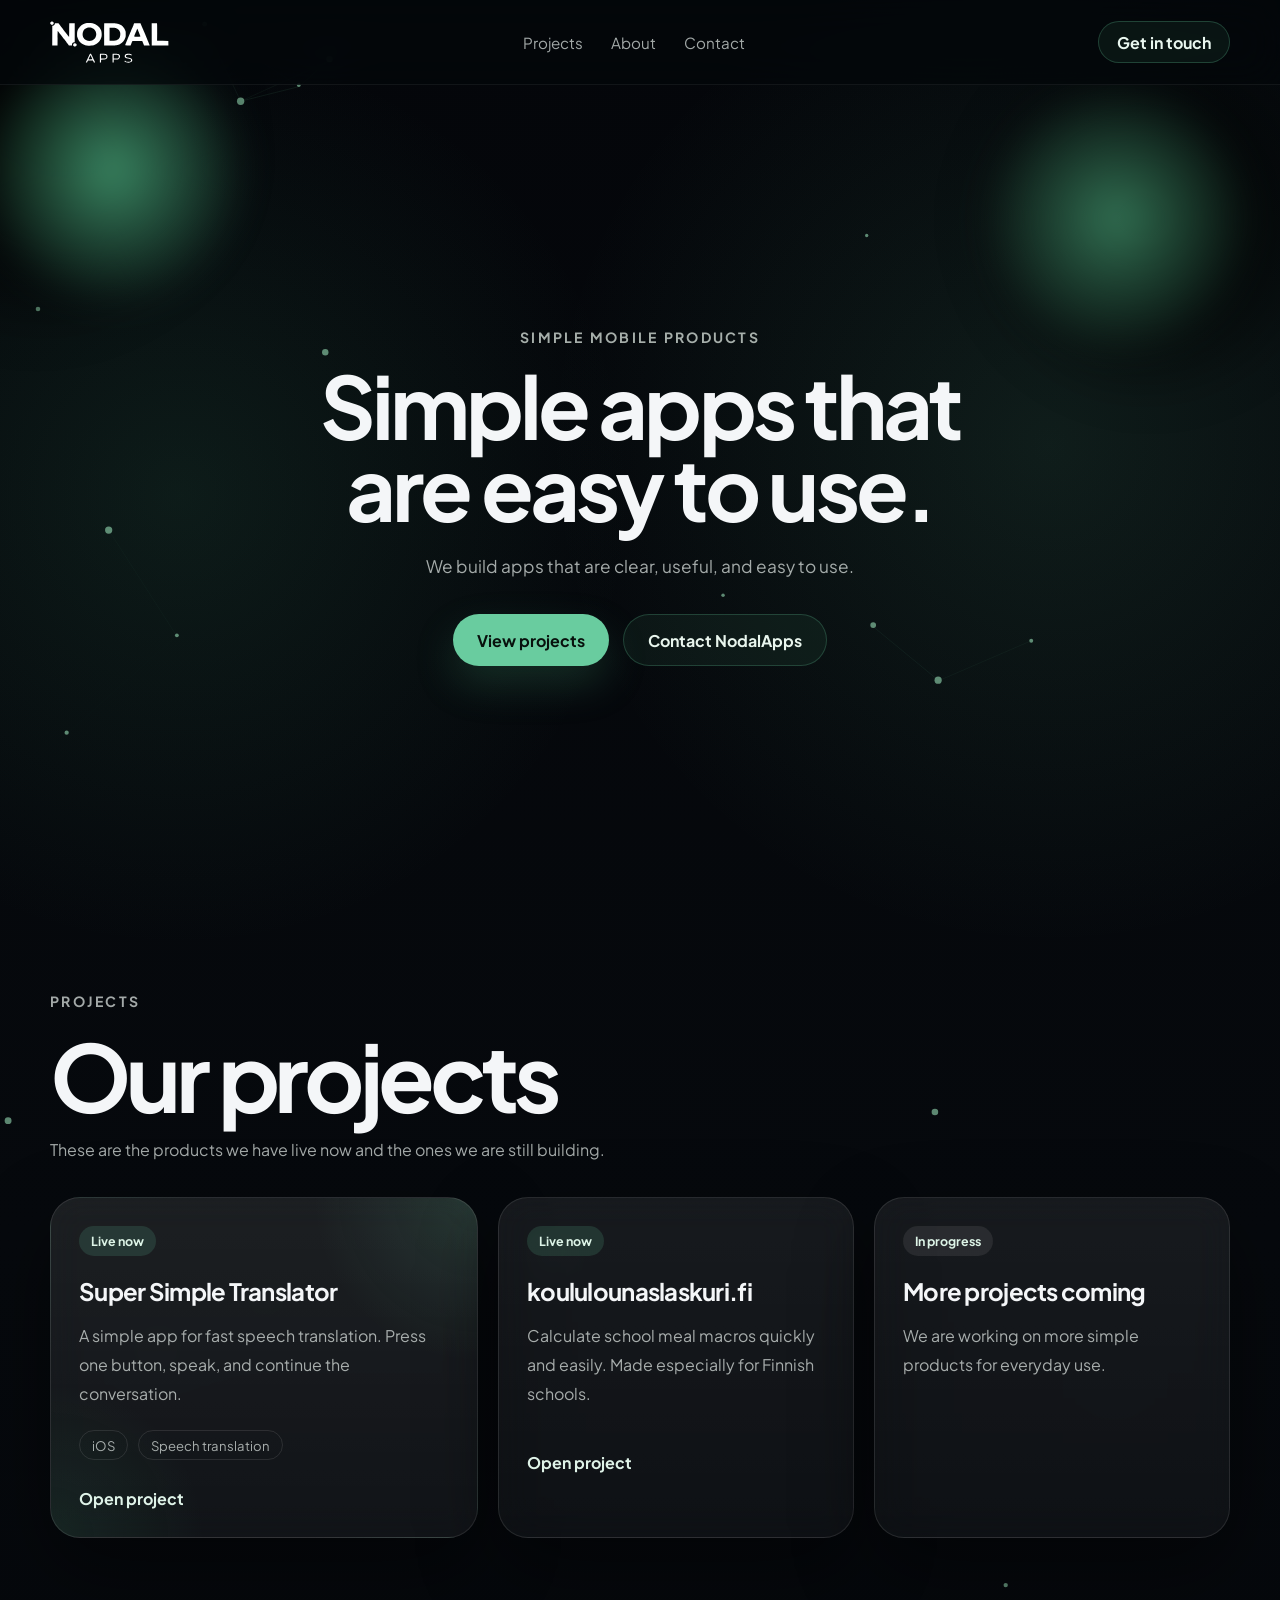
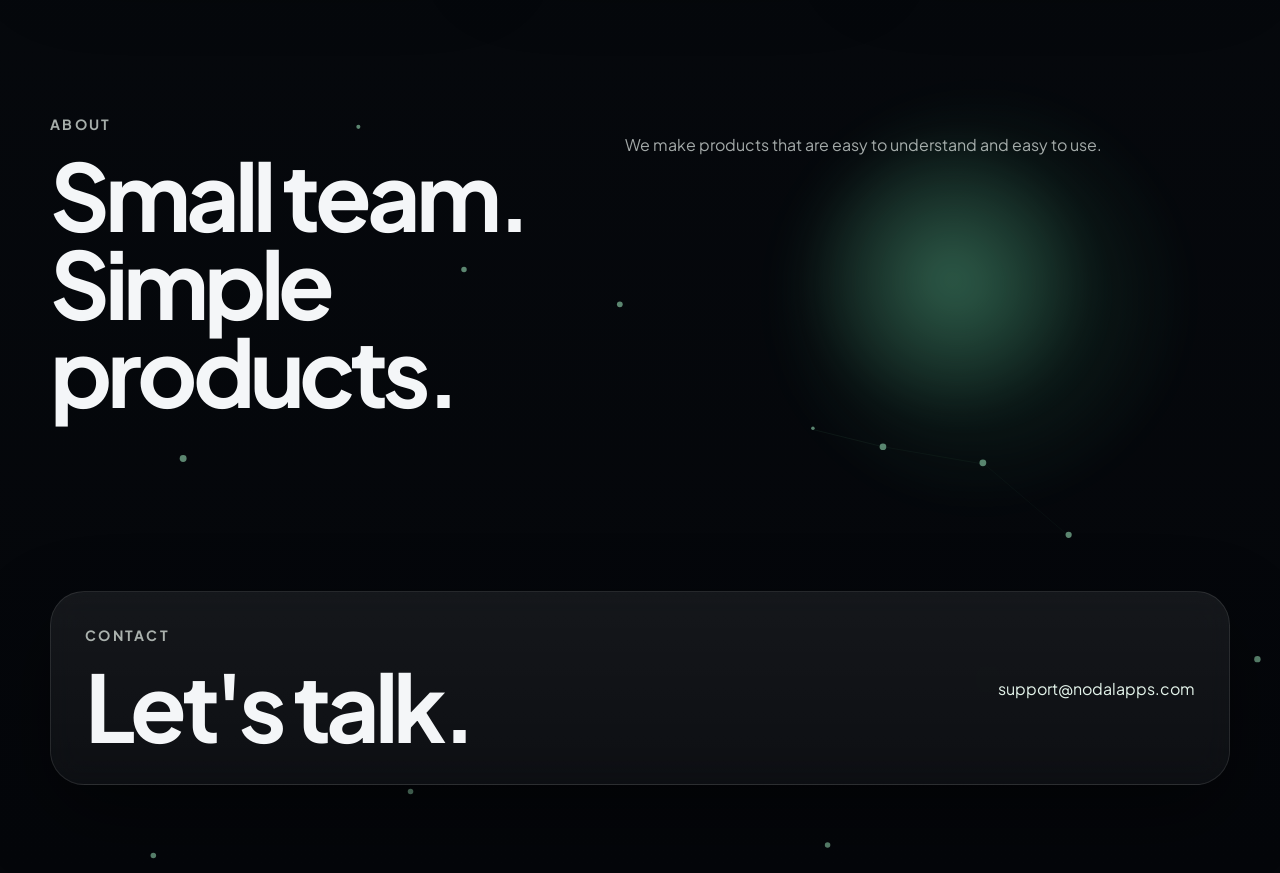
==== commit bbfb5ca0: "Add interactive site motion" ====
--- a/index.html
+++ b/index.html
@@ -22,6 +22,7 @@
 </head>
 <body class="team-page">
   <div class="site-shell">
+    <canvas class="node-canvas" id="node-canvas" aria-hidden="true"></canvas>
     <div class="orb orb-one"></div>
     <div class="orb orb-two"></div>
     <div class="orb orb-three"></div>
@@ -39,10 +40,6 @@
         </nav>
 
         <div class="topbar-actions">
-          <div class="language-switcher" aria-label="Website language selector">
-            <button class="language-button is-active" type="button" data-lang-choice="en">EN</button>
-            <button class="language-button" type="button" data-lang-choice="fi">FI</button>
-          </div>
           <a class="ghost-button" href="#contact" data-i18n="cta.contactTop">Get in touch</a>
         </div>
       </div>
@@ -50,7 +47,7 @@
 
     <main id="top">
       <section class="hero-panel">
-        <div class="container hero-content">
+        <div class="container hero-content reveal" data-parallax="12">
           <p class="section-kicker" data-i18n="hero.kicker">Simple mobile products</p>
           <h1 data-i18n="hero.title">Simple apps that are easy to use.</h1>
           <p class="hero-copy" data-i18n="hero.copy">
@@ -58,15 +55,15 @@
           </p>
 
           <div class="hero-actions">
-            <a class="primary-button" href="#projects" data-i18n="cta.viewProjects">View projects</a>
-            <a class="secondary-button" href="#contact" data-i18n="cta.contactHero">Contact NodalApps</a>
+            <a class="primary-button interactive-lift" href="#projects" data-i18n="cta.viewProjects">View projects</a>
+            <a class="secondary-button interactive-lift" href="#contact" data-i18n="cta.contactHero">Contact NodalApps</a>
           </div>
         </div>
       </section>
 
       <section class="section section-projects" id="projects">
         <div class="container">
-          <div class="section-heading">
+          <div class="section-heading reveal">
             <p class="section-kicker" data-i18n="projects.kicker">Projects</p>
             <h2 data-i18n="projects.title">Our projects</h2>
             <p data-i18n="projects.copy">
@@ -75,7 +72,7 @@
           </div>
 
           <div class="project-grid">
-            <article class="project-card project-featured">
+            <article class="project-card project-featured reveal interactive-card" data-parallax="8">
               <div class="project-badge" data-i18n="projects.card1Badge">Live now</div>
               <h3>Super Simple Translator</h3>
               <p data-i18n="projects.card1Copy">
@@ -85,10 +82,10 @@
                 <span>iOS</span>
                 <span>Speech translation</span>
               </div>
-              <a class="inline-link" href="/supersimpletranslator/" data-i18n="projects.card1Link">Open project</a>
+              <a class="inline-link" href="/supersimpletranslator/" target="_blank" rel="noreferrer" data-i18n="projects.card1Link">Open project</a>
             </article>
 
-            <article class="project-card">
+            <article class="project-card reveal interactive-card" data-parallax="10">
               <div class="project-badge" data-i18n="projects.card2Badge">Live now</div>
               <h3>koululounaslaskuri.fi</h3>
               <p data-i18n="projects.card2Copy">
@@ -97,7 +94,7 @@
               <a class="inline-link" href="https://koululounaslaskuri.fi" target="_blank" rel="noreferrer" data-i18n="projects.card2Link">Open project</a>
             </article>
 
-            <article class="project-card">
+            <article class="project-card reveal interactive-card" data-parallax="6">
               <div class="project-badge project-badge-muted" data-i18n="projects.card3Badge">In progress</div>
               <h3 data-i18n="projects.card3Title">More projects coming</h3>
               <p data-i18n="projects.card3Copy">
@@ -109,8 +106,8 @@
       </section>
 
       <section class="section section-about" id="about">
-        <div class="container about-grid">
-          <div>
+        <div class="container about-grid reveal">
+          <div data-parallax="6">
             <p class="section-kicker" data-i18n="about.kicker">About</p>
             <h2 data-i18n="about.title">Small team. Simple products.</h2>
           </div>
@@ -121,7 +118,7 @@
       </section>
 
       <section class="section section-contact" id="contact">
-        <div class="container contact-card">
+        <div class="container contact-card reveal interactive-card" data-parallax="7">
           <div>
             <p class="section-kicker" data-i18n="contact.kicker">Contact</p>
             <h2 data-i18n="contact.title">Let's talk.</h2>
--- a/styles.css
+++ b/styles.css
@@ -42,11 +42,24 @@
   position: relative;
   overflow: hidden;
   min-height: 100vh;
+  isolation: isolate;
+}
+
+.node-canvas {
+  position: absolute;
+  inset: 0;
+  width: 100%;
+  height: 100%;
+  pointer-events: none;
+  opacity: 0.7;
+  z-index: 0;
 }
 
 .container {
   width: min(calc(100% - 32px), var(--container));
   margin: 0 auto;
+  position: relative;
+  z-index: 1;
 }
 
 .topbar {
@@ -150,6 +163,17 @@
   transition: transform 180ms ease, background 180ms ease, border-color 180ms ease;
 }
 
+.interactive-lift,
+.interactive-card {
+  transform-style: preserve-3d;
+  transition:
+    transform 220ms ease,
+    box-shadow 220ms ease,
+    border-color 220ms ease,
+    background 220ms ease;
+  will-change: transform;
+}
+
 .ghost-button {
   min-height: 42px;
   padding: 0 18px;
@@ -280,6 +304,21 @@
   min-height: 320px;
   padding: 28px;
   border-radius: 30px;
+  overflow: hidden;
+}
+
+.project-card::after,
+.contact-card::after {
+  content: "";
+  position: absolute;
+  inset: auto -20% -45% auto;
+  width: 180px;
+  height: 180px;
+  border-radius: 50%;
+  background: radial-gradient(circle, rgba(121, 224, 172, 0.16), transparent 68%);
+  opacity: 0;
+  transition: opacity 220ms ease;
+  pointer-events: none;
 }
 
 .project-featured {
@@ -287,6 +326,15 @@
     radial-gradient(circle at top right, rgba(111, 213, 164, 0.14), transparent 30%),
     radial-gradient(circle at bottom left, rgba(47, 127, 91, 0.16), transparent 28%),
     linear-gradient(180deg, rgba(255, 255, 255, 0.09), rgba(255, 255, 255, 0.05));
+}
+
+.interactive-card:hover {
+  box-shadow: 0 38px 92px rgba(0, 0, 0, 0.52);
+  border-color: rgba(137, 221, 178, 0.18);
+}
+
+.interactive-card:hover::after {
+  opacity: 1;
 }
 
 .project-badge {
@@ -360,6 +408,17 @@
 
 .contact-links a {
   color: #e4f4eb;
+}
+
+.reveal {
+  opacity: 0;
+  transform: translateY(24px);
+  transition: opacity 500ms ease, transform 500ms ease;
+}
+
+.reveal.is-visible {
+  opacity: 1;
+  transform: translateY(0);
 }
 
 .orb {
@@ -419,20 +478,33 @@
 
 @media (max-width: 760px) {
   .topbar-inner {
-    flex-wrap: wrap;
-    padding: 12px 0;
+    display: grid;
+    grid-template-columns: minmax(0, 1fr) auto;
+    grid-template-areas:
+      "brand actions"
+      "nav nav";
+    align-items: center;
+    gap: 10px 14px;
+    min-height: 0;
+    padding: 10px 0 8px;
+  }
+
+  .team-brand {
+    grid-area: brand;
+    min-width: 0;
   }
 
   .team-brand-image img {
-    height: 34px;
+    height: 30px;
   }
 
   .team-nav {
-    order: 3;
+    grid-area: nav;
     width: 100%;
     overflow-x: auto;
-    gap: 18px;
-    padding-bottom: 4px;
+    gap: 16px;
+    padding: 2px 0 2px;
+    font-size: 0.92rem;
     scrollbar-width: none;
   }
 
@@ -440,13 +512,30 @@
     display: none;
   }
 
+  .topbar-actions {
+    grid-area: actions;
+    width: auto;
+    flex-wrap: nowrap;
+    justify-content: flex-end;
+    gap: 8px;
+  }
+
+  .language-switcher {
+    padding: 3px;
+  }
+
+  .language-button {
+    min-width: 38px;
+    height: 32px;
+    padding: 0 10px;
+    font-size: 0.88rem;
+  }
+
   .ghost-button {
-    width: 100%;
-  }
-
-  .topbar-actions {
-    width: 100%;
-    flex-wrap: wrap;
+    width: auto;
+    min-height: 38px;
+    padding: 0 14px;
+    font-size: 0.9rem;
   }
 
   .hero-panel {
@@ -489,4 +578,49 @@
   .contact-card {
     padding: 24px;
   }
-}
+
+  .node-canvas {
+    opacity: 0.42;
+  }
+}
+
+@media (max-width: 560px) {
+  .container {
+    width: min(calc(100% - 24px), var(--container));
+  }
+
+  .topbar-inner {
+    gap: 8px 10px;
+    padding: 8px 0 6px;
+  }
+
+  .team-brand-image img {
+    height: 28px;
+  }
+
+  .team-nav {
+    gap: 14px;
+    font-size: 0.88rem;
+  }
+
+  .topbar-actions {
+    gap: 6px;
+  }
+
+  .language-button {
+    min-width: 36px;
+    height: 30px;
+    padding: 0 9px;
+    font-size: 0.84rem;
+  }
+
+  .ghost-button {
+    min-height: 36px;
+    padding: 0 12px;
+    font-size: 0.86rem;
+  }
+
+  .node-canvas {
+    opacity: 0.26;
+  }
+}
